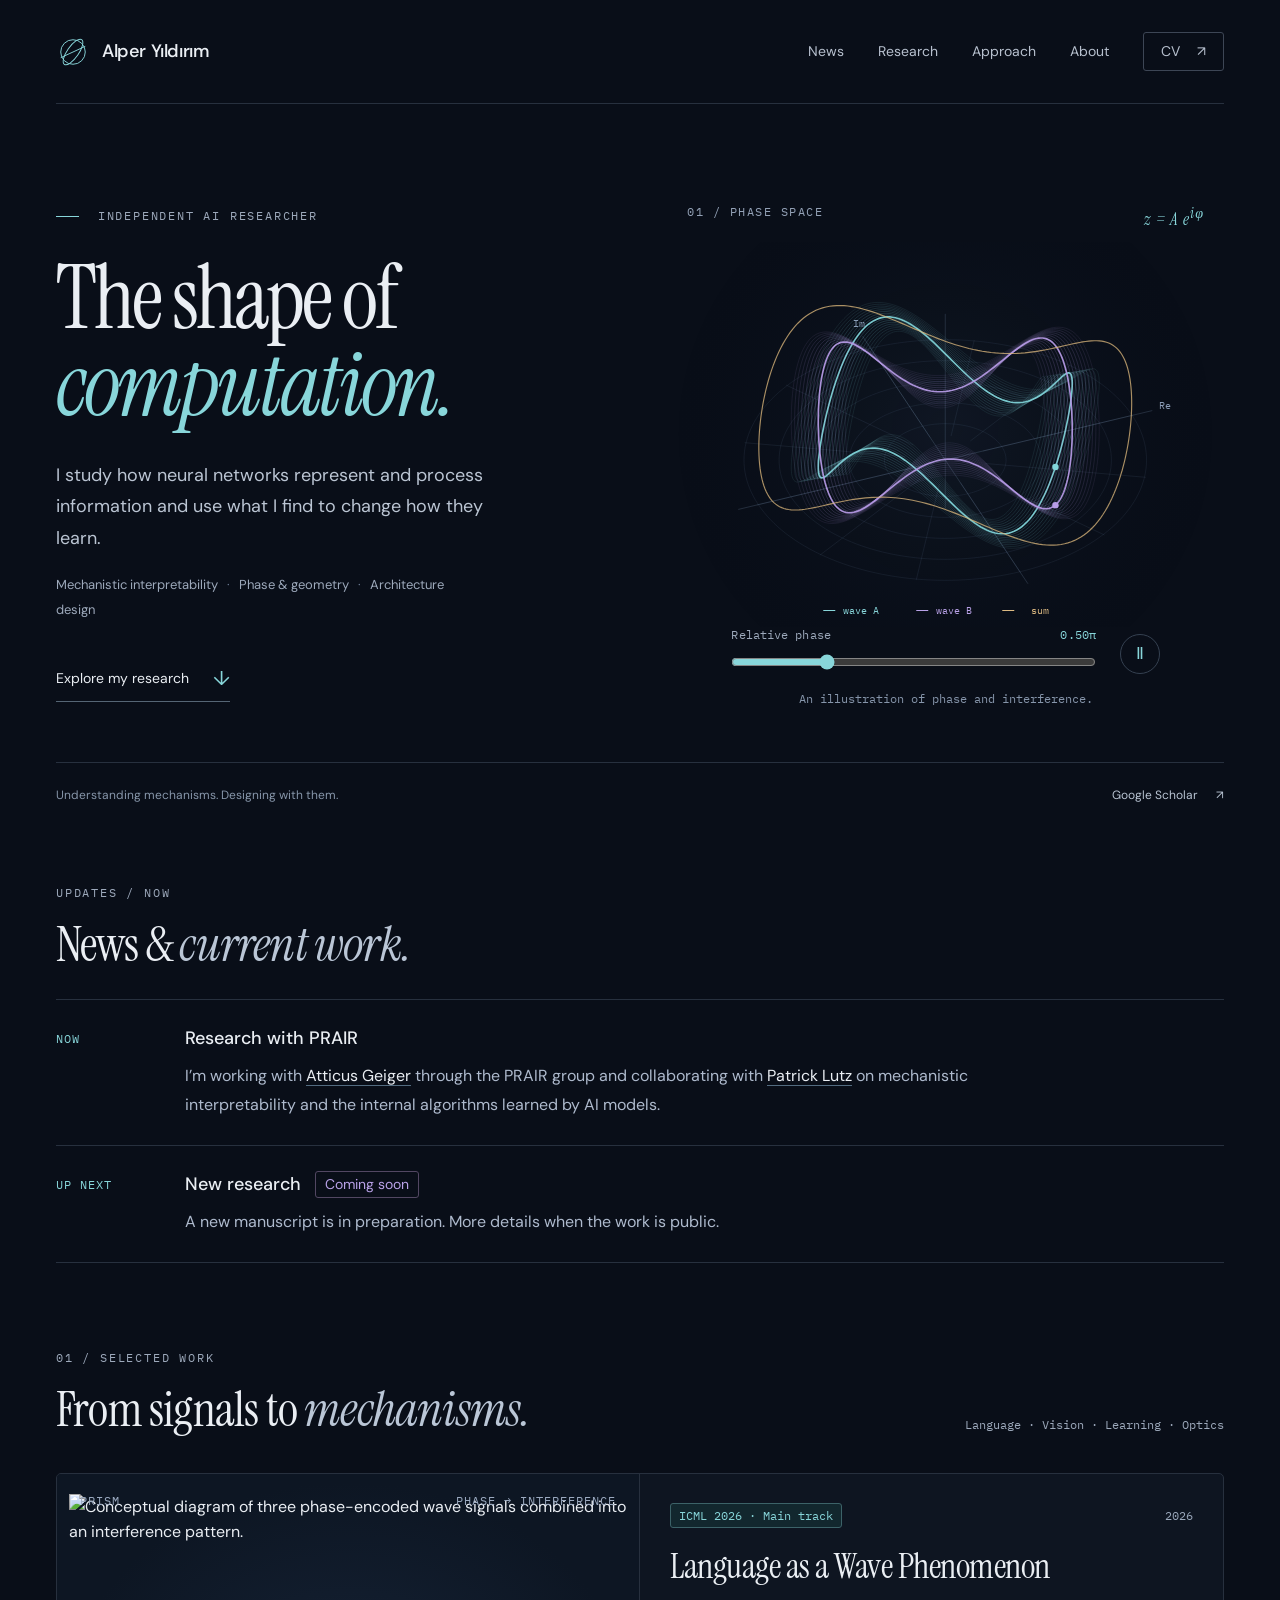
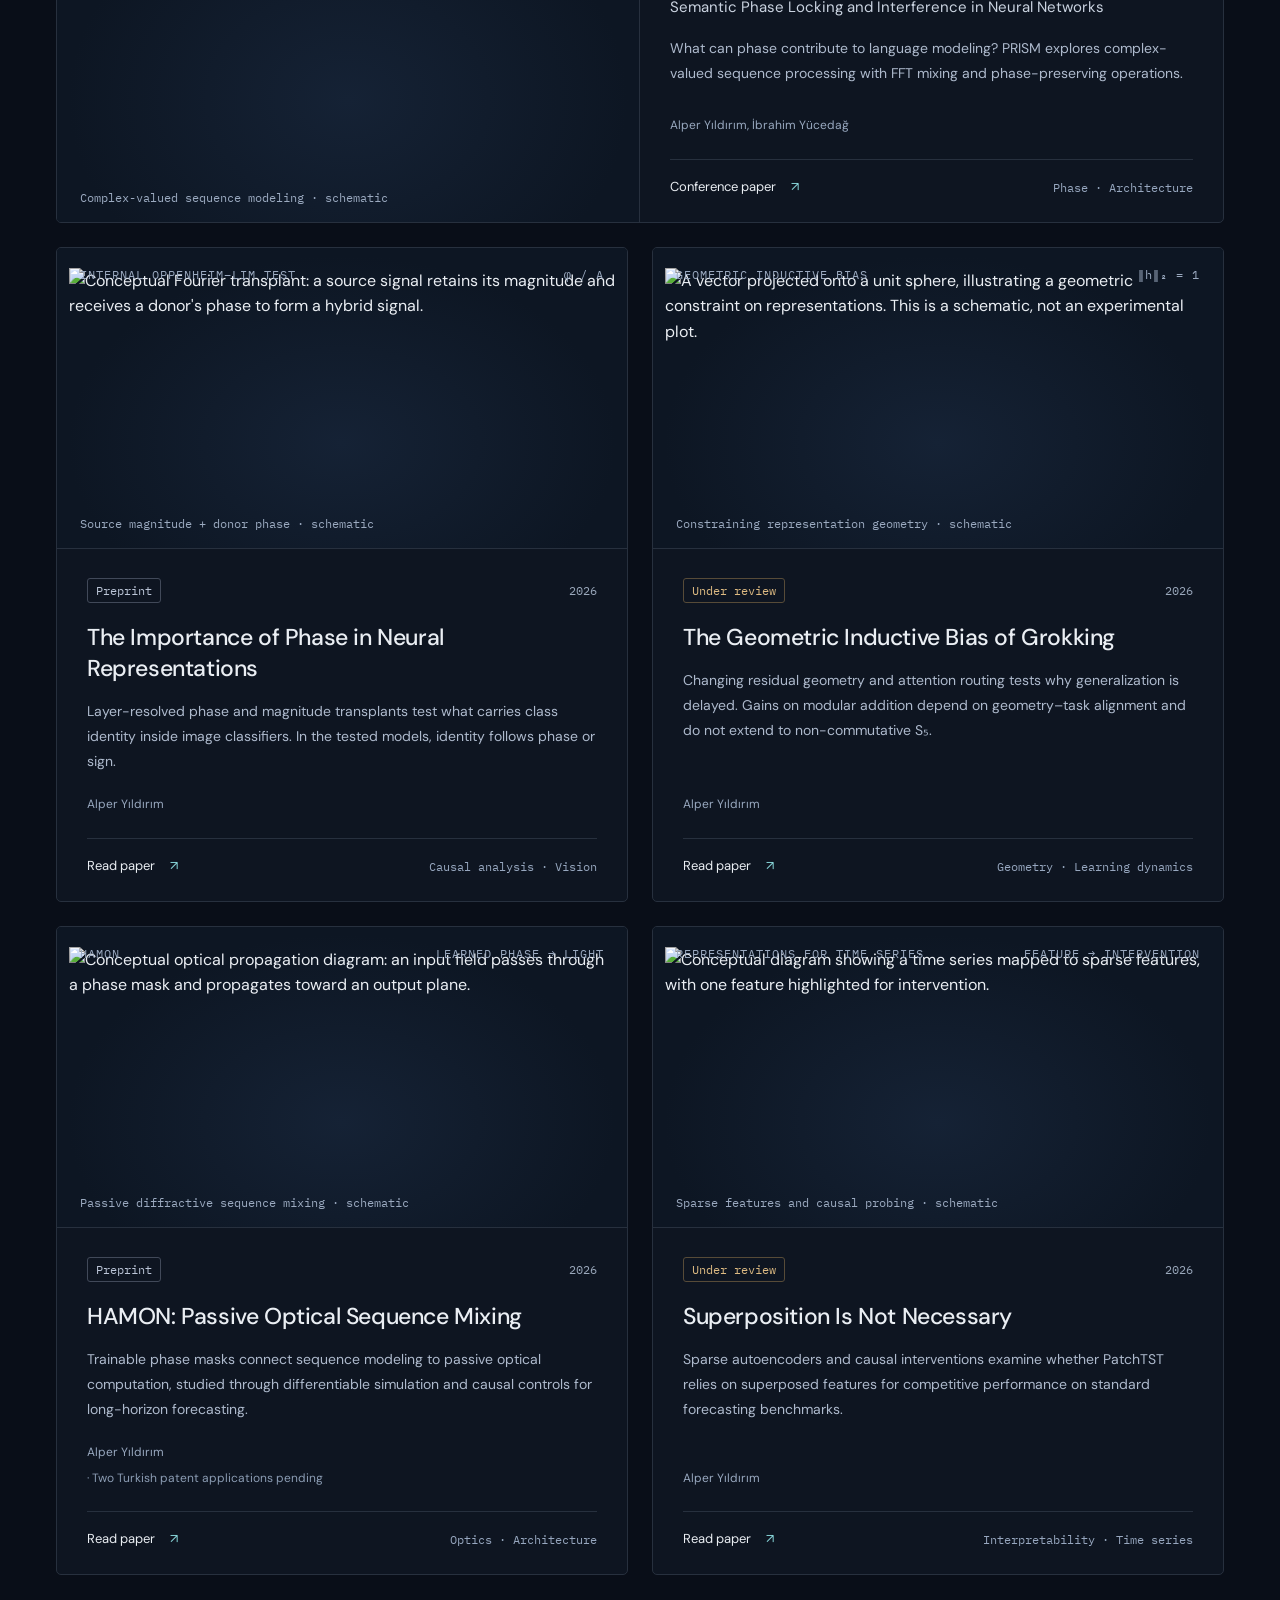
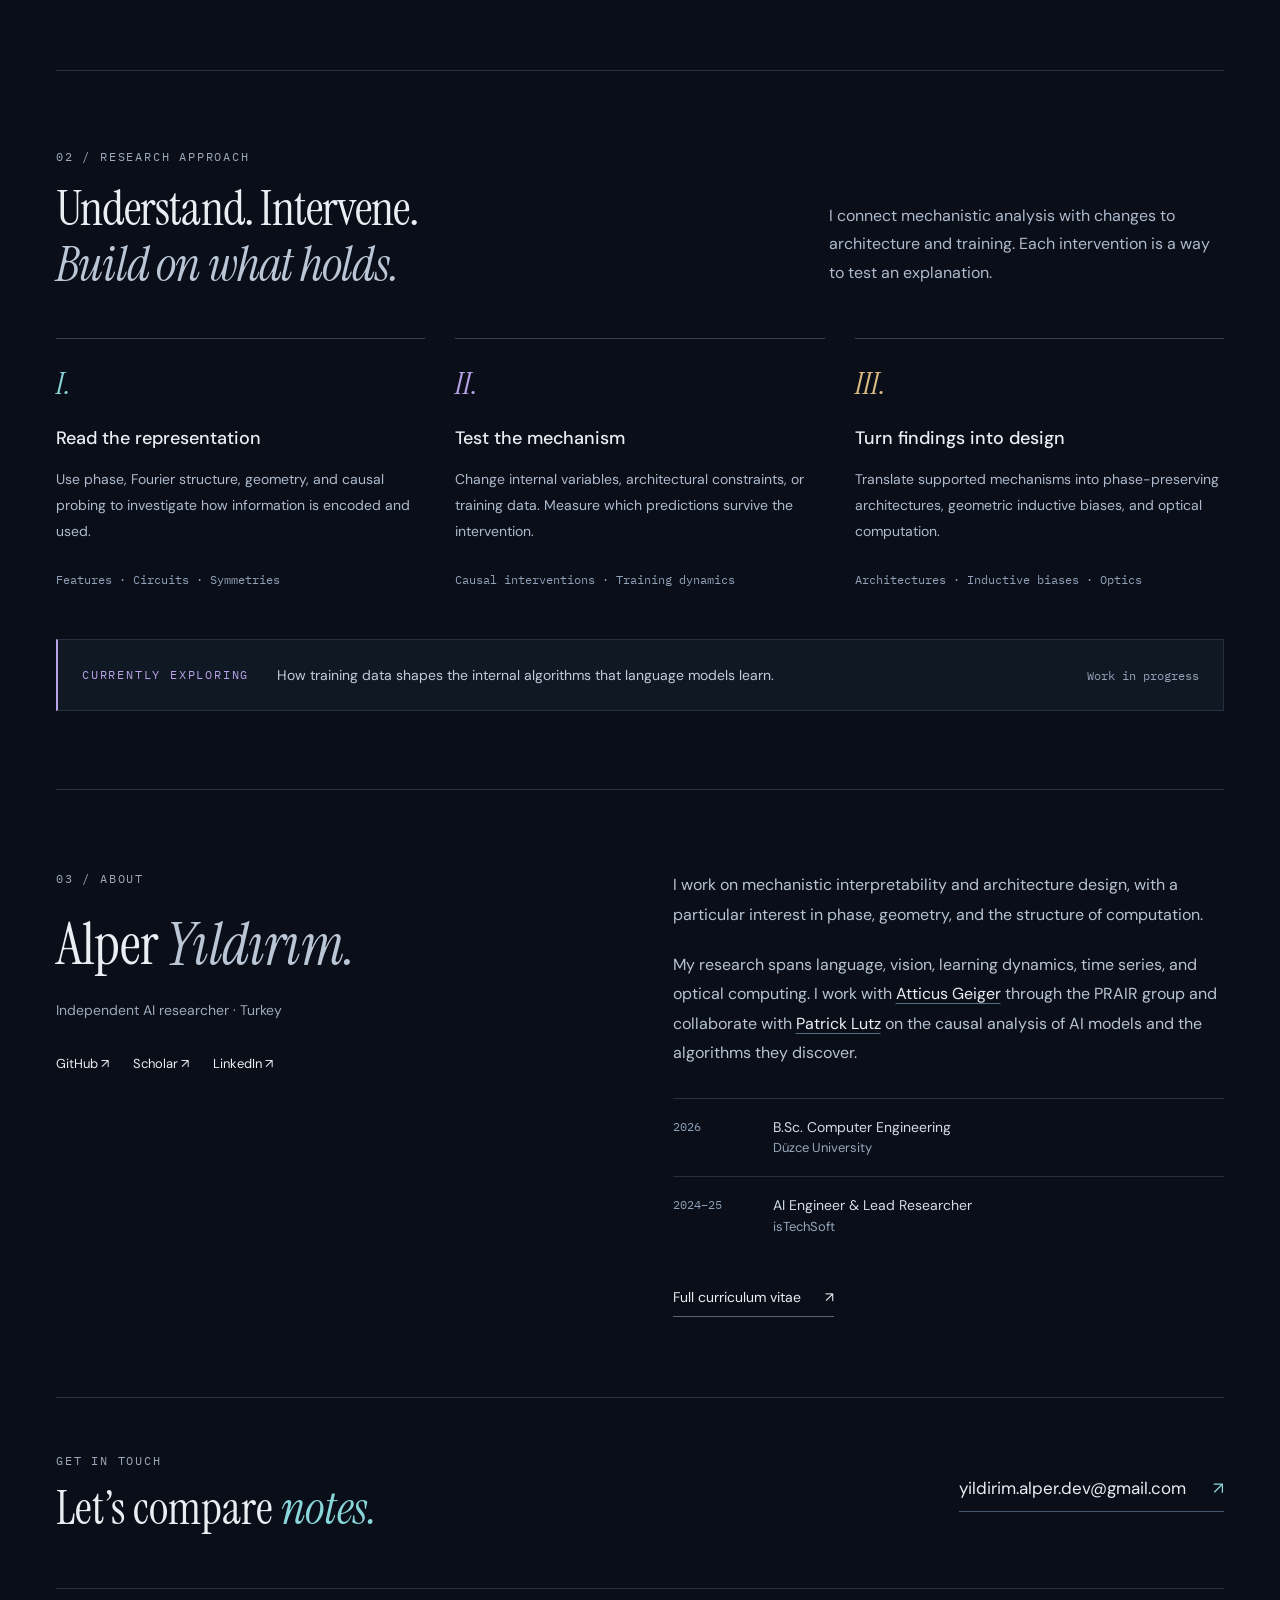
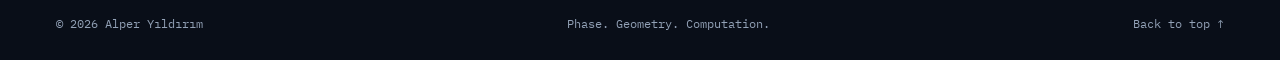
==== index.html @ 840ce006 "Update index.html" ====
<!doctype html>
<html lang="en">
<head>
  <meta charset="utf-8">
  <meta name="viewport" content="width=device-width, initial-scale=1">
  <meta name="theme-color" content="#090e18">
  <meta name="description" content="Alper Yıldırım studies neural representations through mechanistic interpretability, phase and geometry, and develops architectures informed by these mechanisms.">

  <title>Alper Yıldırım — Neural representations, phase & geometry</title>

  <link rel="icon" href="assets/favicon.svg" type="image/svg+xml">
  <link rel="stylesheet" href="style.css">
  <script defer src="script.js"></script>

  <style>
    /* Additional styles for News and collaborator links. */
    .news {
      padding-top: 56px;
      padding-bottom: 8px;
    }

    .news .section-heading {
      margin-bottom: 26px;
    }

    .news-list {
      border-top: 1px solid var(--line);
    }

    .news-item {
      display: grid;
      grid-template-columns: 105px minmax(0, 1fr);
      gap: 24px;
      padding: 25px 0;
      border-bottom: 1px solid var(--line);
    }

    .news-when {
      font: 12px/1.8 var(--mono);
      color: var(--cyan);
      text-transform: uppercase;
      letter-spacing: 1px;
      padding-top: 3px;
    }

    .news-copy h3 {
      display: flex;
      align-items: center;
      flex-wrap: wrap;
      gap: 14px;
      font-size: 18px;
      font-weight: 500;
      line-height: 1.5;
      margin: 0 0 9px;
    }

    .news-copy p {
      max-width: 860px;
      font-size: 16px;
      line-height: 1.85;
      color: #aebacd;
      margin: 0;
    }

    .news-copy a,
    .inline-link {
      color: var(--text);
      text-decoration: underline;
      text-decoration-color: #526b80;
      text-underline-offset: 4px;
    }

    .news-copy a:hover,
    .inline-link:hover {
      color: var(--cyan);
      text-decoration-color: var(--cyan);
    }

    .news-status {
      font: 14px/1.5 var(--sans);
      color: var(--purple);
      border: 1px solid #524762;
      border-radius: 3px;
      padding: 2px 9px;
    }

    @media (max-width: 760px) {
      .header {
        height: auto;
        min-height: 82px;
        flex-wrap: wrap;
        column-gap: 20px;
        row-gap: 12px;
        padding-block: 18px;
      }

      .header nav {
        flex-wrap: wrap;
        gap: 18px;
      }

      .news {
        padding-top: 36px;
      }

      .news-item {
        grid-template-columns: 1fr;
        gap: 8px;
        padding: 22px 0;
      }
    }
  </style>
</head>

<body>
  <a class="skip-link" href="#main">Skip to content</a>

  <header class="header shell">
    <a class="wordmark" href="#" aria-label="Alper Yıldırım, home">
      <svg viewBox="0 0 36 36" fill="none" aria-hidden="true">
        <circle cx="18" cy="18" r="13"/>
        <ellipse cx="18" cy="18" rx="6" ry="16"
                 transform="rotate(35 18 18)"/>
        <path d="M5 24 31 12"/>
      </svg>
      <span>Alper Yıldırım</span>
    </a>

    <nav aria-label="Main navigation">
      <a href="#news">News</a>
      <a href="#research">Research</a>
      <a href="#approach">Approach</a>
      <a href="#about">About</a>
      <a class="nav-cv"
         href="assets/Alper_Yildirim_CV.pdf"
         target="_blank"
         rel="noopener">
        CV <span aria-hidden="true">↗</span>
      </a>
    </nav>
  </header>

  <main id="main">
    <section class="hero shell" aria-labelledby="hero-title">
      <div class="hero-copy">
        <p class="eyebrow">
          <span class="small-line"></span>
          Independent AI researcher
        </p>

        <h1 id="hero-title">
          The shape of<br>
          <em>computation.</em>
        </h1>

        <p class="hero-description">
          I study how neural networks represent and process information and
          use what I find to change how they learn.
        </p>

        <p class="hero-fields">
          Mechanistic interpretability <span>·</span>
          Phase &amp; geometry <span>·</span>
          Architecture design
        </p>

        <a class="text-link hero-link" href="#research">
          Explore my research <span aria-hidden="true">↓</span>
        </a>
      </div>

      <figure class="phase-figure">
        <div class="figure-top">
          <span>01 / PHASE SPACE</span>
          <span class="math">z = A e<sup>iφ</sup></span>
        </div>

        <canvas
          id="phase-canvas"
          role="img"
          aria-label="A mathematical visualization of phase-shifted waves on a circular coordinate system. Adjust the phase slider to change their alignment.">
        </canvas>

        <figcaption>
          <div class="phase-control">
            <label for="phase">
              Relative phase
              <output id="phase-value" for="phase">0.50π</output>
            </label>
            <input
              id="phase"
              type="range"
              min="0"
              max="200"
              value="50"
              aria-valuetext="0.50 pi radians">
          </div>

          <button
            id="motion-toggle"
            class="motion-toggle"
            type="button"
            aria-pressed="false"
            aria-label="Pause phase animation">
            <span id="motion-symbol" aria-hidden="true">Ⅱ</span>
          </button>
        </figcaption>

        <p class="figure-note">
          An illustration of phase and interference.
        </p>
      </figure>

      <div class="hero-bottom">
        <span>Understanding mechanisms. Designing with them.</span>
        <a href="https://scholar.google.com/citations?user=yUMIBd4AAAAJ"
           target="_blank"
           rel="noopener">
          Google Scholar <span aria-hidden="true">↗</span>
        </a>
      </div>
    </section>

    <section id="news" class="news shell" aria-labelledby="news-title">
      <div class="section-heading">
        <div>
          <p class="eyebrow">Updates / Now</p>
          <h2 id="news-title">
            News &amp; <em>current work.</em>
          </h2>
        </div>
      </div>

      <div class="news-list">
        <article class="news-item">
          <span class="news-when">Now</span>
          <div class="news-copy">
            <h3>Research with PRAIR</h3>
            <p>
              I’m working with
              <a href="https://atticusg.github.io/"
                 target="_blank"
                 rel="noopener">Atticus Geiger</a>
              through the PRAIR group and collaborating with
              <a href="https://cs-people.bu.edu/plutz/"
                 target="_blank"
                 rel="noopener">Patrick Lutz</a>
              on mechanistic interpretability and the internal algorithms
              learned by AI models.
            </p>
          </div>
        </article>

        <article class="news-item">
          <span class="news-when">Up next</span>
          <div class="news-copy">
            <h3>
              New research
              <span class="news-status">Coming soon</span>
            </h3>
            <p>
              A new manuscript is in preparation. More details when the
              work is public.
            </p>
          </div>
        </article>
      </div>
    </section>

    <section id="research"
             class="research shell"
             aria-labelledby="research-title">
      <div class="section-heading">
        <div>
          <p class="eyebrow">01 / Selected work</p>
          <h2 id="research-title">
            From signals to <em>mechanisms.</em>
          </h2>
        </div>
        <span class="section-aside">
          Language · Vision · Learning · Optics
        </span>
      </div>

      <article class="paper featured">
        <div class="paper-visual prism-visual">
          <div class="visual-label">
            <span>PRISM</span>
            <span>PHASE → INTERFERENCE</span>
          </div>
          <img
            src="assets/prism.svg"
            alt="Conceptual diagram of three phase-encoded wave signals combined into an interference pattern."
            width="720"
            height="400">
          <span class="visual-caption">
            Complex-valued sequence modeling · schematic
          </span>
        </div>

        <div class="paper-body">
          <div class="paper-meta">
            <span class="badge accepted">ICML 2026 · Main track</span>
            <span class="paper-year">2026</span>
          </div>

          <h3>Language as a Wave Phenomenon</h3>
          <p class="paper-subtitle">
            Semantic Phase Locking and Interference in Neural Networks
          </p>
          <p>
            What can phase contribute to language modeling? PRISM explores
            complex-valued sequence processing with FFT mixing and
            phase-preserving operations.
          </p>
          <p class="authors">Alper Yıldırım, İbrahim Yücedağ</p>

          <div class="paper-links">
            <a href="https://icml.cc/virtual/2026/poster/61710"
               target="_blank"
               rel="noopener">
              Conference paper <span aria-hidden="true">↗</span>
            </a>
            <span class="topic">Phase · Architecture</span>
          </div>
        </div>
      </article>

      <div class="paper-grid">
        <article class="paper">
          <div class="paper-visual">
            <div class="visual-label">
              <span>INTERNAL OPPENHEIM–LIM TEST</span>
              <span>φ / A</span>
            </div>
            <img
              src="assets/phase.svg"
              alt="Conceptual Fourier transplant: a source signal retains its magnitude and receives a donor's phase to form a hybrid signal."
              width="720"
              height="400"
              loading="lazy">
            <span class="visual-caption">
              Source magnitude + donor phase · schematic
            </span>
          </div>

          <div class="paper-body">
            <div class="paper-meta">
              <span class="badge">Preprint</span>
              <span class="paper-year">2026</span>
            </div>

            <h3>The Importance of Phase in Neural Representations</h3>
            <p>
              Layer-resolved phase and magnitude transplants test what carries
              class identity inside image classifiers. In the tested models,
              identity follows phase or sign.
            </p>
            <p class="authors">Alper Yıldırım</p>

            <div class="paper-links">
              <a href="https://arxiv.org/abs/2606.17037"
                 target="_blank"
                 rel="noopener">
                Read paper <span aria-hidden="true">↗</span>
              </a>
              <span class="topic">Causal analysis · Vision</span>
            </div>
          </div>
        </article>

        <article class="paper">
          <div class="paper-visual">
            <div class="visual-label">
              <span>GEOMETRIC INDUCTIVE BIAS</span>
              <span>‖h‖₂ = 1</span>
            </div>
            <img
              src="assets/geometry.svg"
              alt="A vector projected onto a unit sphere, illustrating a geometric constraint on representations. This is a schematic, not an experimental plot."
              width="720"
              height="400"
              loading="lazy">
            <span class="visual-caption">
              Constraining representation geometry · schematic
            </span>
          </div>

          <div class="paper-body">
            <div class="paper-meta">
              <span class="badge review">Under review</span>
              <span class="paper-year">2026</span>
            </div>

            <h3>The Geometric Inductive Bias of Grokking</h3>
            <p>
              Changing residual geometry and attention routing tests why
              generalization is delayed. Gains on modular addition depend
              on geometry–task alignment and do not extend to
              non-commutative S₅.
            </p>
            <p class="authors">Alper Yıldırım</p>

            <div class="paper-links">
              <a href="https://arxiv.org/abs/2603.05228"
                 target="_blank"
                 rel="noopener">
                Read paper <span aria-hidden="true">↗</span>
              </a>
              <span class="topic">Geometry · Learning dynamics</span>
            </div>
          </div>
        </article>

        <article class="paper">
          <div class="paper-visual">
            <div class="visual-label">
              <span>HAMON</span>
              <span>LEARNED PHASE → LIGHT</span>
            </div>
            <img
              src="assets/optics.svg"
              alt="Conceptual optical propagation diagram: an input field passes through a phase mask and propagates toward an output plane."
              width="720"
              height="400"
              loading="lazy">
            <span class="visual-caption">
              Passive diffractive sequence mixing · schematic
            </span>
          </div>

          <div class="paper-body">
            <div class="paper-meta">
              <span class="badge">Preprint</span>
              <span class="paper-year">2026</span>
            </div>

            <h3>HAMON: Passive Optical Sequence Mixing</h3>
            <p>
              Trainable phase masks connect sequence modeling to passive
              optical computation, studied through differentiable simulation
              and causal controls for long-horizon forecasting.
            </p>
            <p class="authors">
              Alper Yıldırım
              <span>· Two Turkish patent applications pending</span>
            </p>

            <div class="paper-links">
              <a href="https://arxiv.org/abs/2606.17028"
                 target="_blank"
                 rel="noopener">
                Read paper <span aria-hidden="true">↗</span>
              </a>
              <span class="topic">Optics · Architecture</span>
            </div>
          </div>
        </article>

        <article class="paper">
          <div class="paper-visual">
            <div class="visual-label">
              <span>REPRESENTATIONS FOR TIME SERIES</span>
              <span>FEATURE → INTERVENTION</span>
            </div>
            <img
              src="assets/features.svg"
              alt="Conceptual diagram showing a time series mapped to sparse features, with one feature highlighted for intervention."
              width="720"
              height="400"
              loading="lazy">
            <span class="visual-caption">
              Sparse features and causal probing · schematic
            </span>
          </div>

          <div class="paper-body">
            <div class="paper-meta">
              <span class="badge review">Under review</span>
              <span class="paper-year">2026</span>
            </div>

            <h3>Superposition Is Not Necessary</h3>
            <p>
              Sparse autoencoders and causal interventions examine whether
              PatchTST relies on superposed features for competitive
              performance on standard forecasting benchmarks.
            </p>
            <p class="authors">Alper Yıldırım</p>

            <div class="paper-links">
              <a href="https://arxiv.org/abs/2605.05151"
                 target="_blank"
                 rel="noopener">
                Read paper <span aria-hidden="true">↗</span>
              </a>
              <span class="topic">Interpretability · Time series</span>
            </div>
          </div>
        </article>
      </div>
    </section>

    <section id="approach"
             class="approach shell"
             aria-labelledby="approach-title">
      <div class="section-heading">
        <div>
          <p class="eyebrow">02 / Research approach</p>
          <h2 id="approach-title">
            Understand. Intervene.<br>
            <em>Build on what holds.</em>
          </h2>
        </div>
        <p class="approach-intro">
          I connect mechanistic analysis with changes to architecture and
          training. Each intervention is a way to test an explanation.
        </p>
      </div>

      <div class="approach-grid">
        <div>
          <span class="approach-number">I.</span>
          <h3>Read the representation</h3>
          <p>
            Use phase, Fourier structure, geometry, and causal probing to
            investigate how information is encoded and used.
          </p>
          <span class="approach-foot">Features · Circuits · Symmetries</span>
        </div>

        <div>
          <span class="approach-number">II.</span>
          <h3>Test the mechanism</h3>
          <p>
            Change internal variables, architectural constraints, or training
            data. Measure which predictions survive the intervention.
          </p>
          <span class="approach-foot">
            Causal interventions · Training dynamics
          </span>
        </div>

        <div>
          <span class="approach-number">III.</span>
          <h3>Turn findings into design</h3>
          <p>
            Translate supported mechanisms into phase-preserving architectures,
            geometric inductive biases, and optical computation.
          </p>
          <span class="approach-foot">
            Architectures · Inductive biases · Optics
          </span>
        </div>
      </div>

      <div class="ongoing">
        <span class="eyebrow">Currently exploring</span>
        <p>
          How training data shapes the internal algorithms that language
          models learn.
        </p>
        <span class="ongoing-status">Work in progress</span>
      </div>
    </section>

    <section id="about" class="about shell" aria-labelledby="about-title">
      <div>
        <p class="eyebrow">03 / About</p>
        <h2 id="about-title">Alper <em>Yıldırım.</em></h2>
        <p class="about-location">Independent AI researcher · Turkey</p>

        <div class="social-links">
          <a href="https://github.com/AlperYildirim1"
             target="_blank"
             rel="noopener">GitHub ↗</a>
          <a href="https://scholar.google.com/citations?user=yUMIBd4AAAAJ"
             target="_blank"
             rel="noopener">Scholar ↗</a>
          <a href="https://www.linkedin.com/in/alper-yildirim-8b6b6a228/"
             target="_blank"
             rel="noopener">LinkedIn ↗</a>
        </div>
      </div>

      <div class="about-copy">
        <p>
          I work on mechanistic interpretability and architecture design,
          with a particular interest in phase, geometry, and the structure
          of computation.
        </p>
        <p>
          My research spans language, vision, learning dynamics, time series,
          and optical computing. I work with
          <a class="inline-link"
             href="https://atticusg.github.io/"
             target="_blank"
             rel="noopener">Atticus Geiger</a>
          through the PRAIR group and collaborate with
          <a class="inline-link"
             href="https://cs-people.bu.edu/plutz/"
             target="_blank"
             rel="noopener">Patrick Lutz</a>
          on the causal analysis of AI models and the algorithms they discover.
        </p>

        <div class="experience">
          <div>
            <span>2026</span>
            <p>
              B.Sc. Computer Engineering
              <small>Düzce University</small>
            </p>
          </div>
          <div>
            <span>2024–25</span>
            <p>
              AI Engineer &amp; Lead Researcher
              <small>isTechSoft</small>
            </p>
          </div>
        </div>

        <a class="text-link"
           href="assets/Alper_Yildirim_CV.pdf"
           target="_blank"
           rel="noopener">
          Full curriculum vitae <span aria-hidden="true">↗</span>
        </a>
      </div>
    </section>

    <section class="contact shell" aria-label="Contact">
      <div>
        <p class="eyebrow">Get in touch</p>
        <p>Let’s compare <em>notes.</em></p>
      </div>
      <a href="mailto:yildirim.alper.dev@gmail.com">
        yildirim.alper.dev@gmail.com <span aria-hidden="true">↗</span>
      </a>
    </section>
  </main>

  <footer class="footer shell">
    <span>© 2026 Alper Yıldırım</span>
    <span>Phase. Geometry. Computation.</span>
    <a href="#">Back to top ↑</a>
  </footer>
</body>
</html>
---- style.css ----
@import url('https://fonts.googleapis.com/css2?family=DM+Sans:wght@400;450;500;550;600;650;700&family=IBM+Plex+Mono:wght@400;500&family=Instrument+Serif:ital@0;1&display=swap');

:root{color-scheme:dark;--bg:#090e18;--panel:#0e1521;--text:#eaeef3;--muted:#9da9bb;--line:#27303e;--cyan:#88d6da;--purple:#b9a2e8;--amber:#ddba82;--serif:'Instrument Serif',Georgia,serif;--sans:'DM Sans',Arial,sans-serif;--mono:'IBM Plex Mono',monospace}
*{box-sizing:border-box}html{scroll-behavior:smooth;scroll-padding-top:30px}body{margin:0;background:var(--bg);color:var(--text);font-family:var(--sans);font-size:16px;line-height:1.6;-webkit-font-smoothing:antialiased}a{color:inherit;text-decoration:none}a,button,input{ -webkit-tap-highlight-color:transparent}a:focus-visible,button:focus-visible,input:focus-visible{outline:2px solid var(--cyan);outline-offset:6px}a:hover{color:var(--cyan)}button{font:inherit}button,a,input{touch-action:manipulation}::selection{background:#88d6da40;color:#fff}.shell{width:min(1280px,calc(100% - 112px));margin-inline:auto}.header{height:104px;display:flex;align-items:center;justify-content:space-between;border-bottom:1px solid var(--line)}.wordmark{display:flex;align-items:center;gap:12px;font-size:18px;font-weight:550;letter-spacing:-.4px}.wordmark svg{width:34px;height:34px;stroke:var(--cyan);stroke-width:1}.header nav{display:flex;align-items:center;gap:34px;font-size:14px;color:#b7c0ce}.nav-cv{border:1px solid #3d4655;padding:7px 17px;border-radius:3px}.nav-cv span{margin-left:13px}.skip-link{position:fixed;top:-80px;left:20px;z-index:9;padding:12px;background:var(--cyan);color:var(--bg)}.skip-link:focus{top:10px}.eyebrow{font:400 12px/1.5 var(--mono);letter-spacing:1.8px;text-transform:uppercase;color:var(--muted);margin:0 0 24px}.small-line{display:inline-block;vertical-align:middle;width:23px;height:1px;background:var(--cyan);margin-right:10px}.hero{position:relative;display:grid;grid-template-columns:1.07fr 1fr;column-gap:16px;padding-top:76px}.hero-copy{position:relative;z-index:1;padding-top:27px;padding-bottom:60px}.hero h1{font:400 clamp(66px,6.9vw,104px)/.99 var(--serif);letter-spacing:-3px;margin:30px 0}.hero h1 em{color:var(--cyan);font-weight:400}.hero-description{max-width:440px;color:#bbc5d3;font-size:18px;line-height:1.75;margin:29px 0 19px}.hero-fields{max-width:425px;font-size:13px;color:var(--muted);line-height:1.9}.hero-fields span{color:#6b7b92;margin-inline:6px}.text-link{display:inline-flex;align-items:center;gap:24px;border-bottom:1px solid #556574;padding-bottom:7px;font-size:14px}.hero-link{margin-top:26px}.hero-link span{color:var(--cyan);font-size:20px}.phase-figure{margin:0;align-self:start;min-width:0;position:relative;padding-top:24px}.figure-top{display:flex;justify-content:space-between;color:#93a1b6;font:12px var(--mono);letter-spacing:1.5px;padding-inline:20px}.figure-top .math{font:italic 17px var(--serif);letter-spacing:1px;color:var(--cyan)}#phase-canvas{display:block;width:100%;height:385px;margin-top:12px}.phase-figure figcaption{display:flex;gap:24px;align-items:center;width:77%;margin:0 auto}.phase-control{flex:1}.phase-control label{display:flex;justify-content:space-between;font:12px var(--mono);color:var(--muted);letter-spacing:.1px}.phase-control output{color:var(--cyan)}input[type=range]{width:100%;height:24px;cursor:pointer;accent-color:var(--cyan);margin:8px 0 0;background:transparent}.motion-toggle{border:1px solid #354151;color:var(--cyan);background:transparent;min-width:40px;height:40px;border-radius:50%;cursor:pointer}.motion-toggle:hover{background:#88d6da12}.figure-note{font:12px var(--mono);color:#8695aa;text-align:center;margin-top:10px}.hero-bottom{grid-column:1/-1;display:flex;justify-content:space-between;border-top:1px solid var(--line);padding:23px 0;color:#8796aa;font-size:12px}.hero-bottom a{color:#b9c4d3}.hero-bottom a span{margin-left:15px}.research{padding-top:78px;padding-bottom:95px}.section-heading{display:flex;align-items:flex-end;justify-content:space-between;gap:40px;margin-bottom:35px}.section-heading .eyebrow{margin-bottom:15px}h2{font:400 clamp(36px,3.8vw,52px)/1.15 var(--serif);letter-spacing:-.8px;margin:0}h2 em{font-weight:400;color:#bac6d6}.section-aside{font:12px var(--mono);color:var(--muted);padding-bottom:6px;white-space:nowrap}.paper{background:var(--panel);border:1px solid var(--line);overflow:hidden;border-radius:5px;display:flex;flex-direction:column;transition:border-color .2s}.paper:hover{border-color:#4e637b}.featured{display:grid;grid-template-columns:1fr 1fr;min-height:350px;margin-bottom:24px}.paper-visual{position:relative;background:radial-gradient(ellipse at 50% 65%,#152235 0%,#0d1623 68%);border-bottom:1px solid var(--line);overflow:hidden}.paper-visual img{display:block;width:100%;height:auto;aspect-ratio:1.9;object-fit:contain;padding:20px 12px}.visual-label{position:absolute;top:19px;left:23px;right:23px;display:flex;justify-content:space-between;gap:15px;font:12px var(--mono);letter-spacing:1px;color:#9baac0;z-index:1}.visual-caption{position:absolute;bottom:17px;left:23px;font:12px var(--mono);color:#9baac0}.featured .paper-visual{display:flex;align-items:center;border-bottom:none;border-right:1px solid var(--line)}.featured .paper-visual img{height:100%;min-height:320px}.paper-body{padding:29px 30px 24px;display:flex;flex-direction:column;flex:1}.paper-meta{display:flex;justify-content:space-between;align-items:center;gap:12px;margin-bottom:19px}.badge{font:12px var(--mono);color:#bbc5d7;border:1px solid #414959;border-radius:3px;padding:4px 8px}.badge.accepted{color:var(--cyan);border-color:#3c6268;background:#12272e}.badge.review{color:var(--amber);border-color:#574b38}.paper-year{font:12px var(--mono);color:#9aa8bb}.paper h3{font-weight:500;letter-spacing:-.4px;font-size:23px;line-height:1.35;margin:0 0 15px}.featured h3{font:400 35px/1.13 var(--serif);letter-spacing:-.5px;margin-bottom:10px}.paper p{font-size:14px;line-height:1.8;color:#aebacd;margin:0 0 20px}.paper .paper-subtitle{color:#cad3e0;line-height:1.5;margin-bottom:17px;font-size:15px}.paper .authors{font-size:12px;color:#98a8bf;margin-top:auto;margin-bottom:22px}.authors span{display:block;color:#8b9cb3;margin-top:4px}.paper-links{display:flex;align-items:center;justify-content:space-between;gap:12px;border-top:1px solid var(--line);padding-top:17px}.paper-links a{font-size:13px}.paper-links a span{margin-left:12px;color:var(--cyan)}.topic{font:12px var(--mono);color:#97a7bf;text-align:right}.paper-grid{display:grid;grid-template-columns:1fr 1fr;gap:24px}.approach{border-top:1px solid var(--line);padding-top:77px;padding-bottom:78px}.approach-intro{max-width:395px;color:#aebacd;font-size:16px;line-height:1.8;margin:0 0 5px}.approach .section-heading{margin-bottom:45px}.approach-grid{display:grid;grid-template-columns:repeat(3,1fr);gap:30px}.approach-grid>div{border-top:1px solid #354355;padding-top:24px;display:flex;flex-direction:column}.approach-number{font:italic 31px var(--serif);color:var(--cyan);margin-bottom:20px}.approach-grid>div:nth-child(2) .approach-number{color:var(--purple)}.approach-grid>div:nth-child(3) .approach-number{color:var(--amber)}.approach-grid h3{font-size:18px;font-weight:500;margin:0 0 14px}.approach-grid p{font-size:14px;line-height:1.85;color:#aebacd;margin:0 0 25px}.approach-foot{font:12px/1.8 var(--mono);color:#91a1b9;margin-top:auto}.ongoing{display:flex;align-items:center;gap:28px;margin-top:48px;background:#101824;border:1px solid var(--line);border-left:2px solid var(--purple);padding:24px}.ongoing .eyebrow{font-size:12px;margin:0;white-space:nowrap;color:var(--purple)}.ongoing p{font-size:14px;color:#c1cbd9;margin:0;flex:1}.ongoing-status{font:12px var(--mono);white-space:nowrap;color:#92a3b9}.about{border-top:1px solid var(--line);padding-block:80px;display:grid;grid-template-columns:1fr 1fr;gap:65px}.about h2{font-size:58px;margin-top:20px}.about-location{color:var(--muted);font-size:14px;margin-top:20px}.social-links{display:flex;gap:24px;margin-top:32px;font-size:13px}.about-copy>p{color:#b7c3d3;font-size:16px;line-height:1.85;margin:0 0 20px}.experience{margin-block:30px}.experience>div{display:flex;gap:30px;border-top:1px solid var(--line);padding:17px 0}.experience>div>span{min-width:70px;color:#8ea0b8;font:12px/1.8 var(--mono)}.experience p{margin:0;color:#d3dce9;font-size:14px;line-height:1.6}.experience small{display:block;font-size:13px;color:#98a8be}.contact{border-top:1px solid var(--line);padding-block:54px;display:flex;align-items:center;justify-content:space-between;gap:25px}.contact .eyebrow{margin-bottom:13px}.contact p:not(.eyebrow){font:400 47px/1.1 var(--serif);margin:0}.contact em{color:var(--cyan)}.contact>a{font-size:17px;border-bottom:1px solid #44566b;padding-bottom:9px}.contact>a span{color:var(--cyan);margin-left:22px}.footer{border-top:1px solid var(--line);padding-block:25px;display:flex;justify-content:space-between;gap:20px;color:#92a1b6;font:12px/1.7 var(--mono)}
@media(min-width:1500px){.hero{padding-top:90px}.hero-copy{padding-bottom:75px}#phase-canvas{height:435px}}
@media(max-width:1100px){.shell{width:calc(100% - 64px)}.hero h1{font-size:76px}.hero-description{font-size:16px}.hero{grid-template-columns:1fr 1fr;padding-top:45px}#phase-canvas{height:335px}.section-aside{display:none}.paper-body{padding:25px}.topic{font-size:12px;max-width:145px}.visual-label{font-size:9px}.ongoing{gap:20px}.ongoing-status{display:none}}
@media(max-width:760px){.shell{width:calc(100% - 40px)}.header{height:82px}.wordmark{font-size:16px;gap:8px}.wordmark svg{width:29px}.header nav{gap:18px;font-size:13px}.header nav a[href="#approach"]{display:none}.nav-cv{padding:4px 10px}.nav-cv span{margin-left:6px}.hero{grid-template-columns:1fr;padding-top:40px}.hero-copy{padding-top:0;padding-bottom:15px}.hero h1{font-size:clamp(66px,11.6vw,84px);margin-top:20px}.hero-description{max-width:500px;font-size:17px}.hero-fields{max-width:450px}.hero-link{margin-top:16px}.phase-figure{width:min(100%,510px);margin:25px auto 20px}.figure-top{padding-inline:8px}#phase-canvas{height:320px}.hero-bottom{font-size:12px;gap:20px}.hero-bottom>span{max-width:180px}.hero-bottom>a{align-self:center;white-space:nowrap}.research{padding-top:45px;padding-bottom:55px}.section-heading{margin-bottom:27px}.featured{grid-template-columns:1fr}.featured .paper-visual{border-right:0;border-bottom:1px solid var(--line)}.featured .paper-visual img{min-height:0;height:auto;aspect-ratio:1.9}.paper-grid{gap:20px}.paper-body{padding:22px}.paper h3{font-size:21px}.featured h3{font-size:32px}.paper-grid{grid-template-columns:1fr}.paper p{font-size:15px}.paper-visual img{max-height:330px}.topic{font-size:12px;max-width:none}.visual-label{font-size:10px}.paper .authors{font-size:13px}.paper-links a{font-size:14px}.section-heading{align-items:flex-start;flex-direction:column;gap:20px}.approach{padding-block:50px}.approach-intro{max-width:none}.approach-grid{grid-template-columns:1fr;gap:25px}.approach-grid>div{padding-top:20px}.approach-number{margin-bottom:12px}.approach-grid p{font-size:15px;margin-bottom:14px}.approach-foot{font-size:11px}.ongoing{flex-direction:column;align-items:flex-start;gap:12px;margin-top:35px}.ongoing p{font-size:15px}.about{grid-template-columns:1fr;gap:35px;padding-block:50px}.about h2{font-size:51px}.social-links{margin-top:23px}.contact{align-items:flex-start;flex-direction:column;padding-block:35px;gap:30px}.contact p:not(.eyebrow){font-size:42px}.contact>a{font-size:clamp(13px,3.8vw,17px)}.footer{flex-wrap:wrap;font-size:10px}.footer>span:nth-child(2){display:none}.eyebrow{font-size:11px}}
@media(max-width:390px){.header nav{gap:12px}.header nav a[href="#about"]{display:none}.hero h1{font-size:63px;letter-spacing:-2px}.topic{max-width:120px;font-size:9px}.visual-label{font-size:9px}.contact>a span{margin-left:10px}}
@media(prefers-reduced-motion:reduce){html{scroll-behavior:auto}*{transition:none!important}}
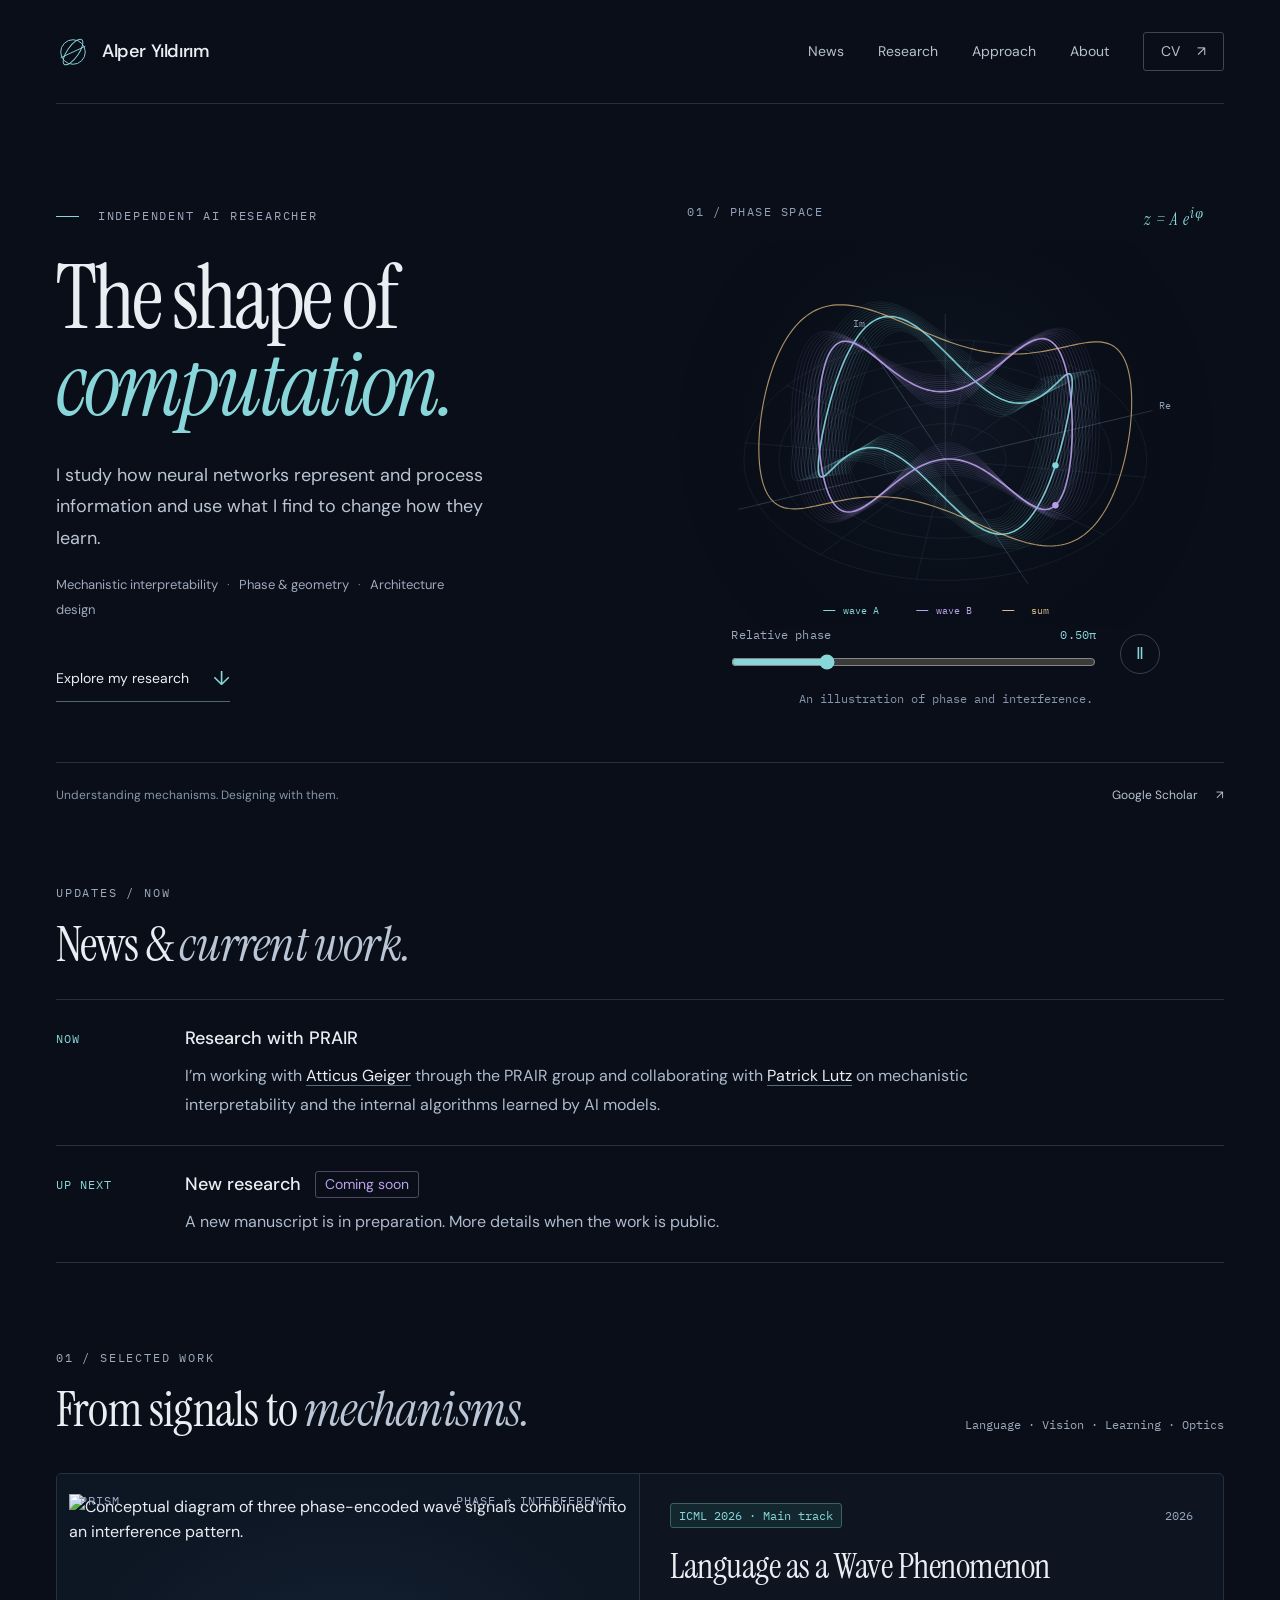
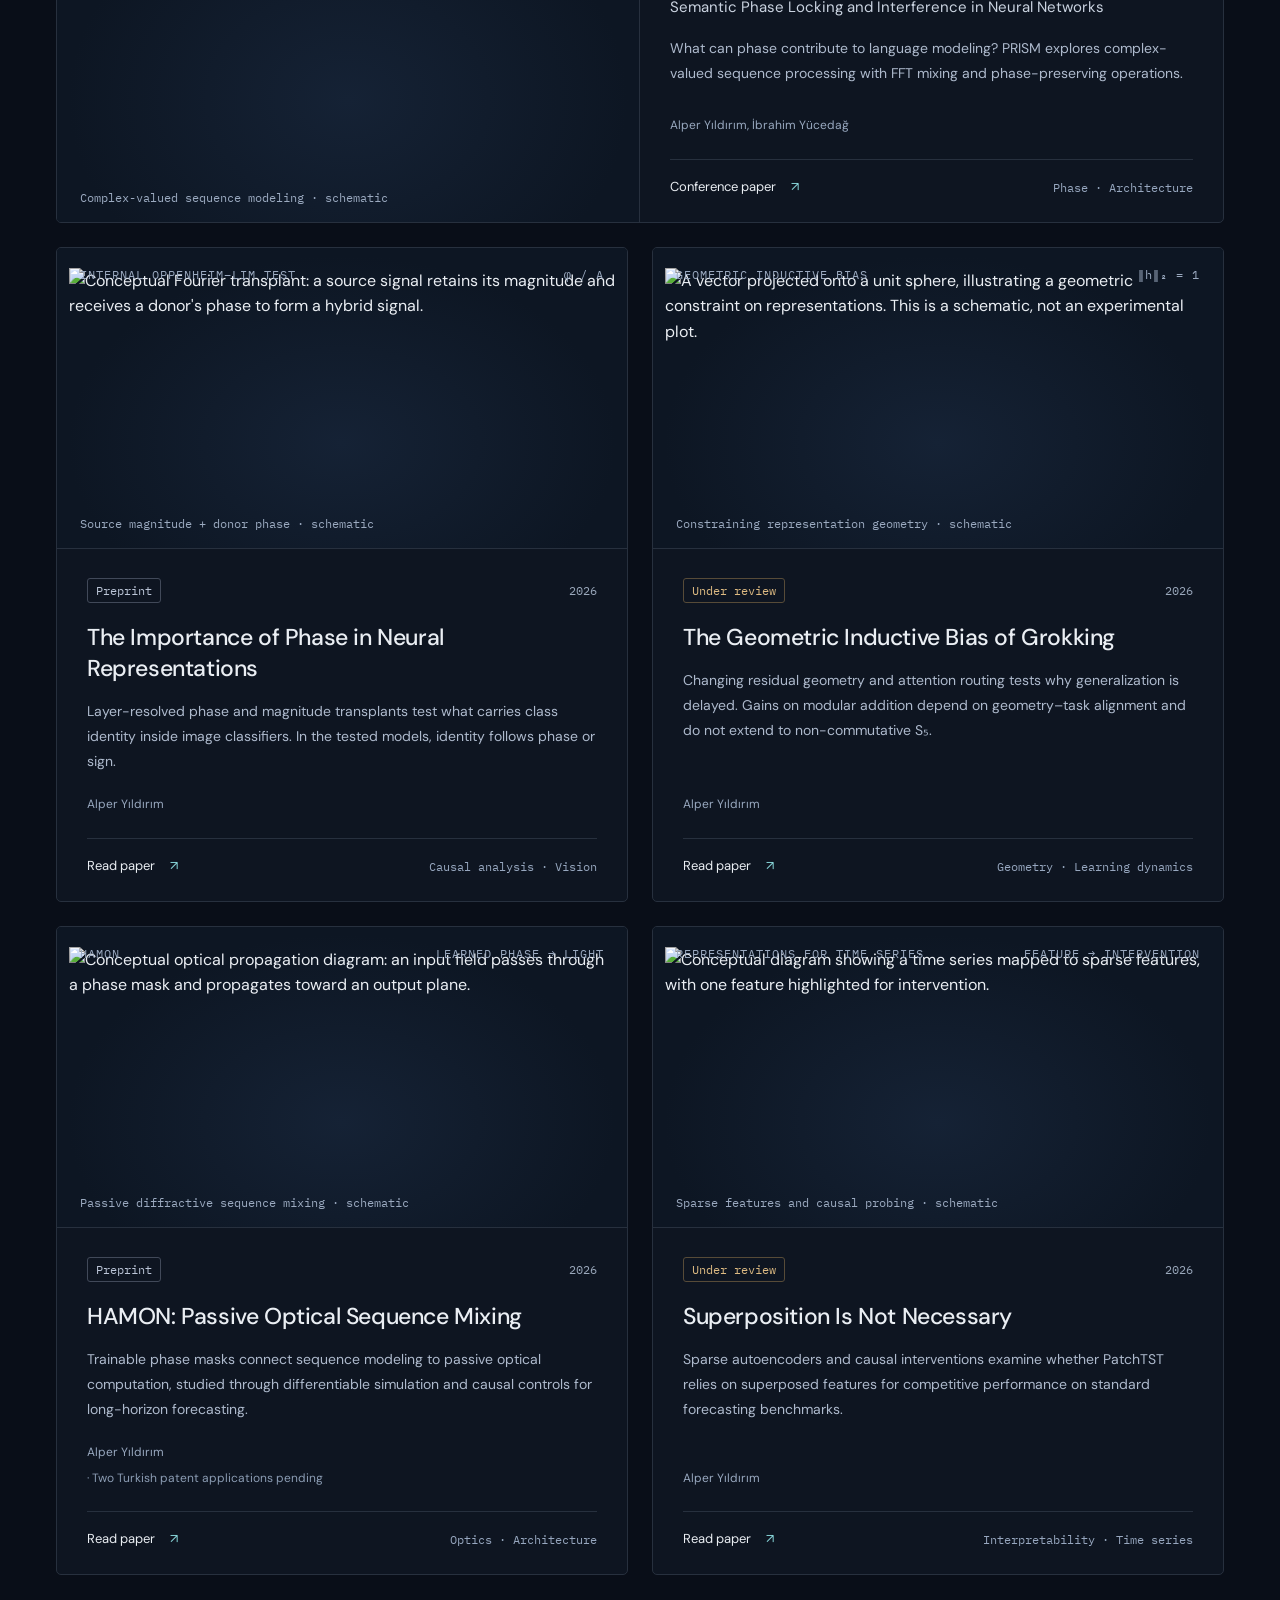
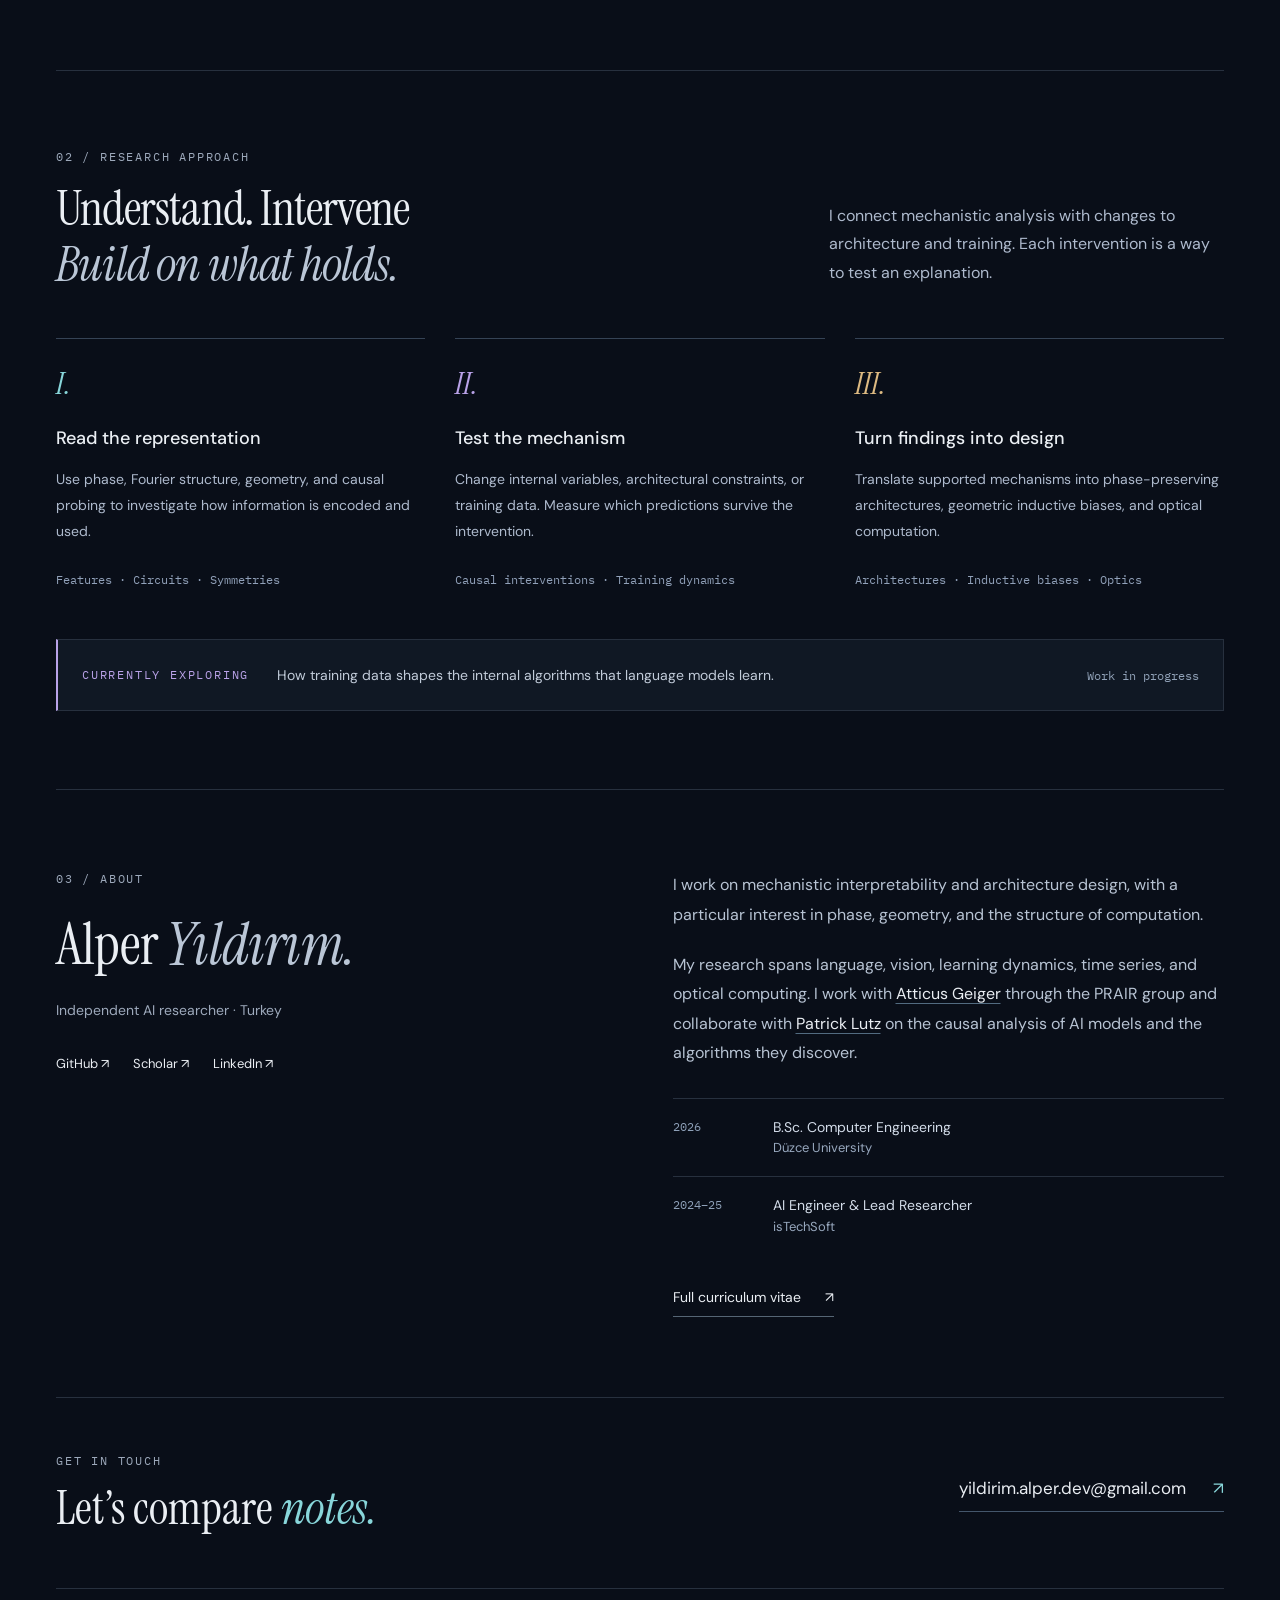
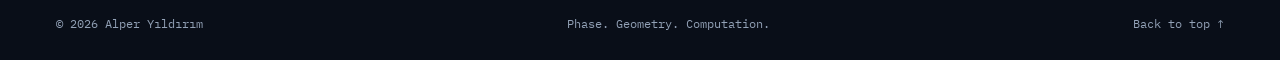
==== commit 0968c8d3: "Update index.html" ====
--- a/index.html
+++ b/index.html
@@ -508,7 +508,7 @@
         <div>
           <p class="eyebrow">02 / Research approach</p>
           <h2 id="approach-title">
-            Understand. Intervene.<br>
+            Understand. Intervene<br>
             <em>Build on what holds.</em>
           </h2>
         </div>
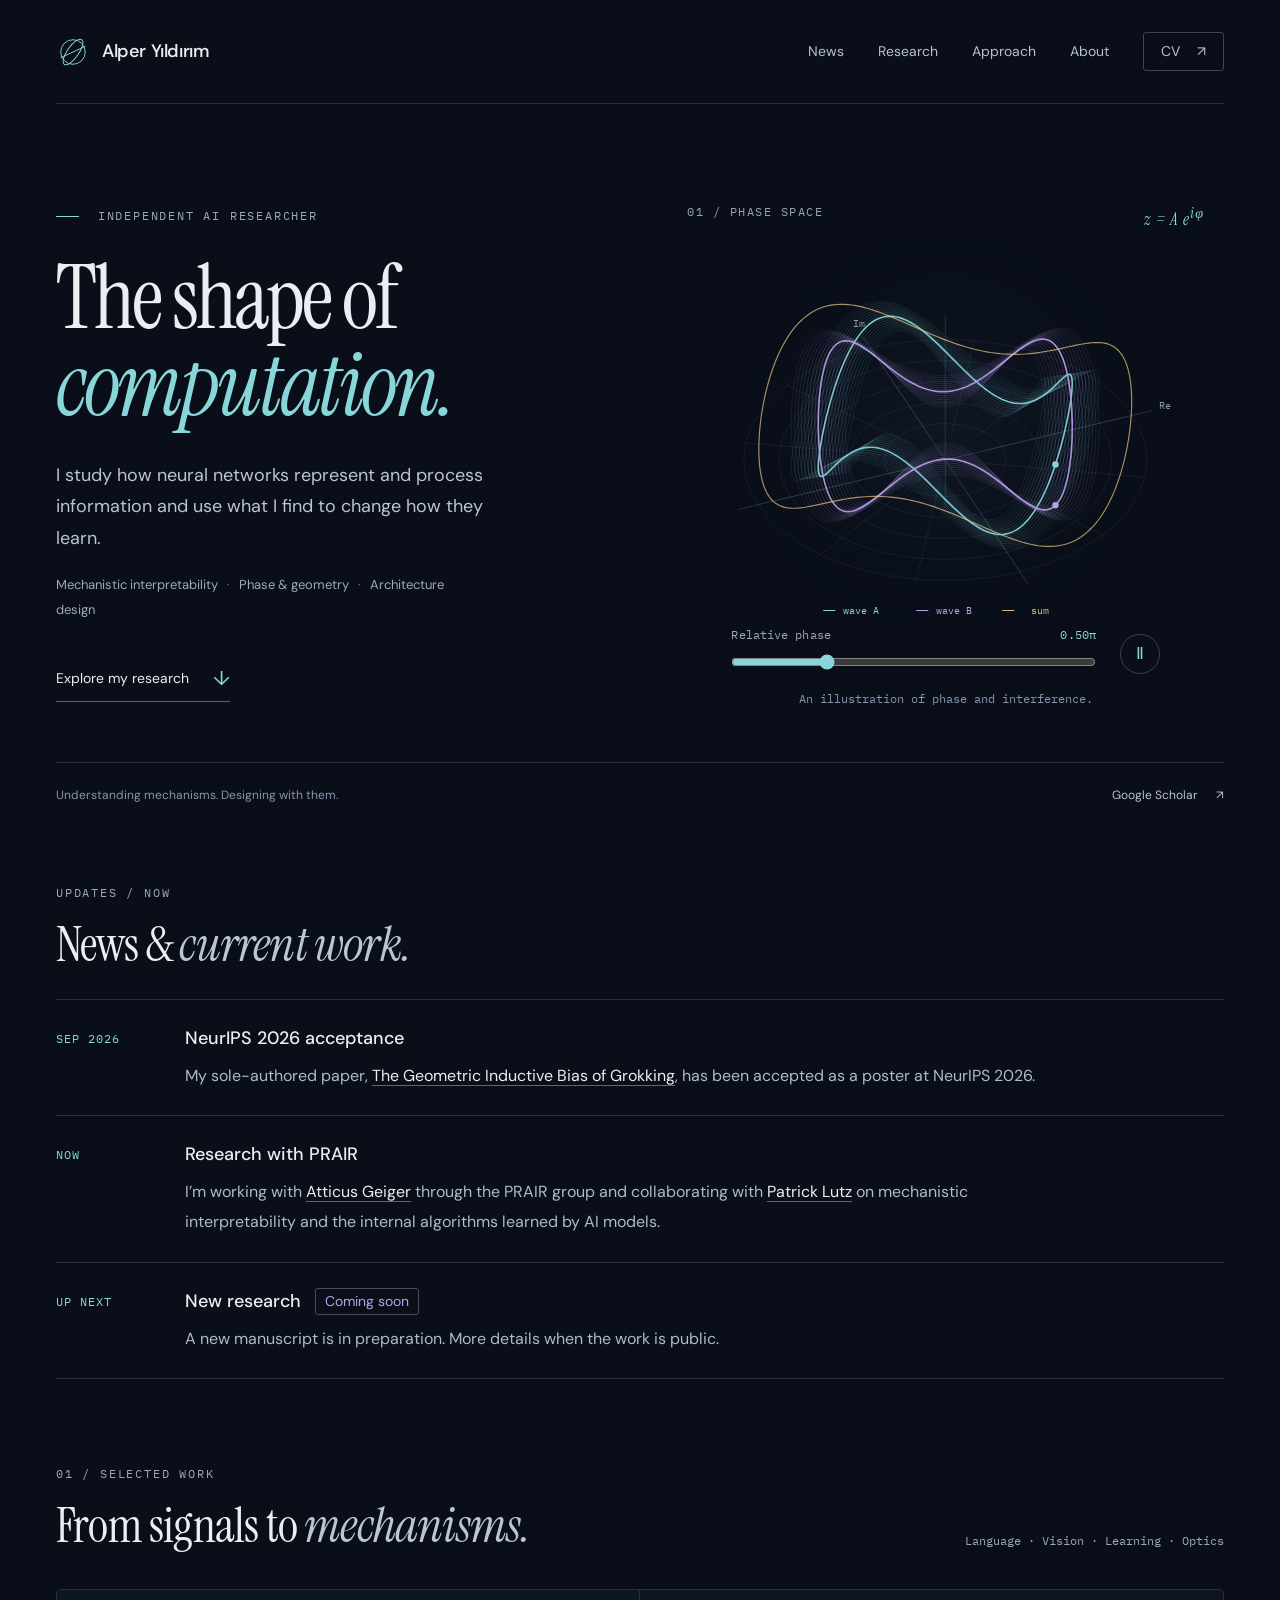
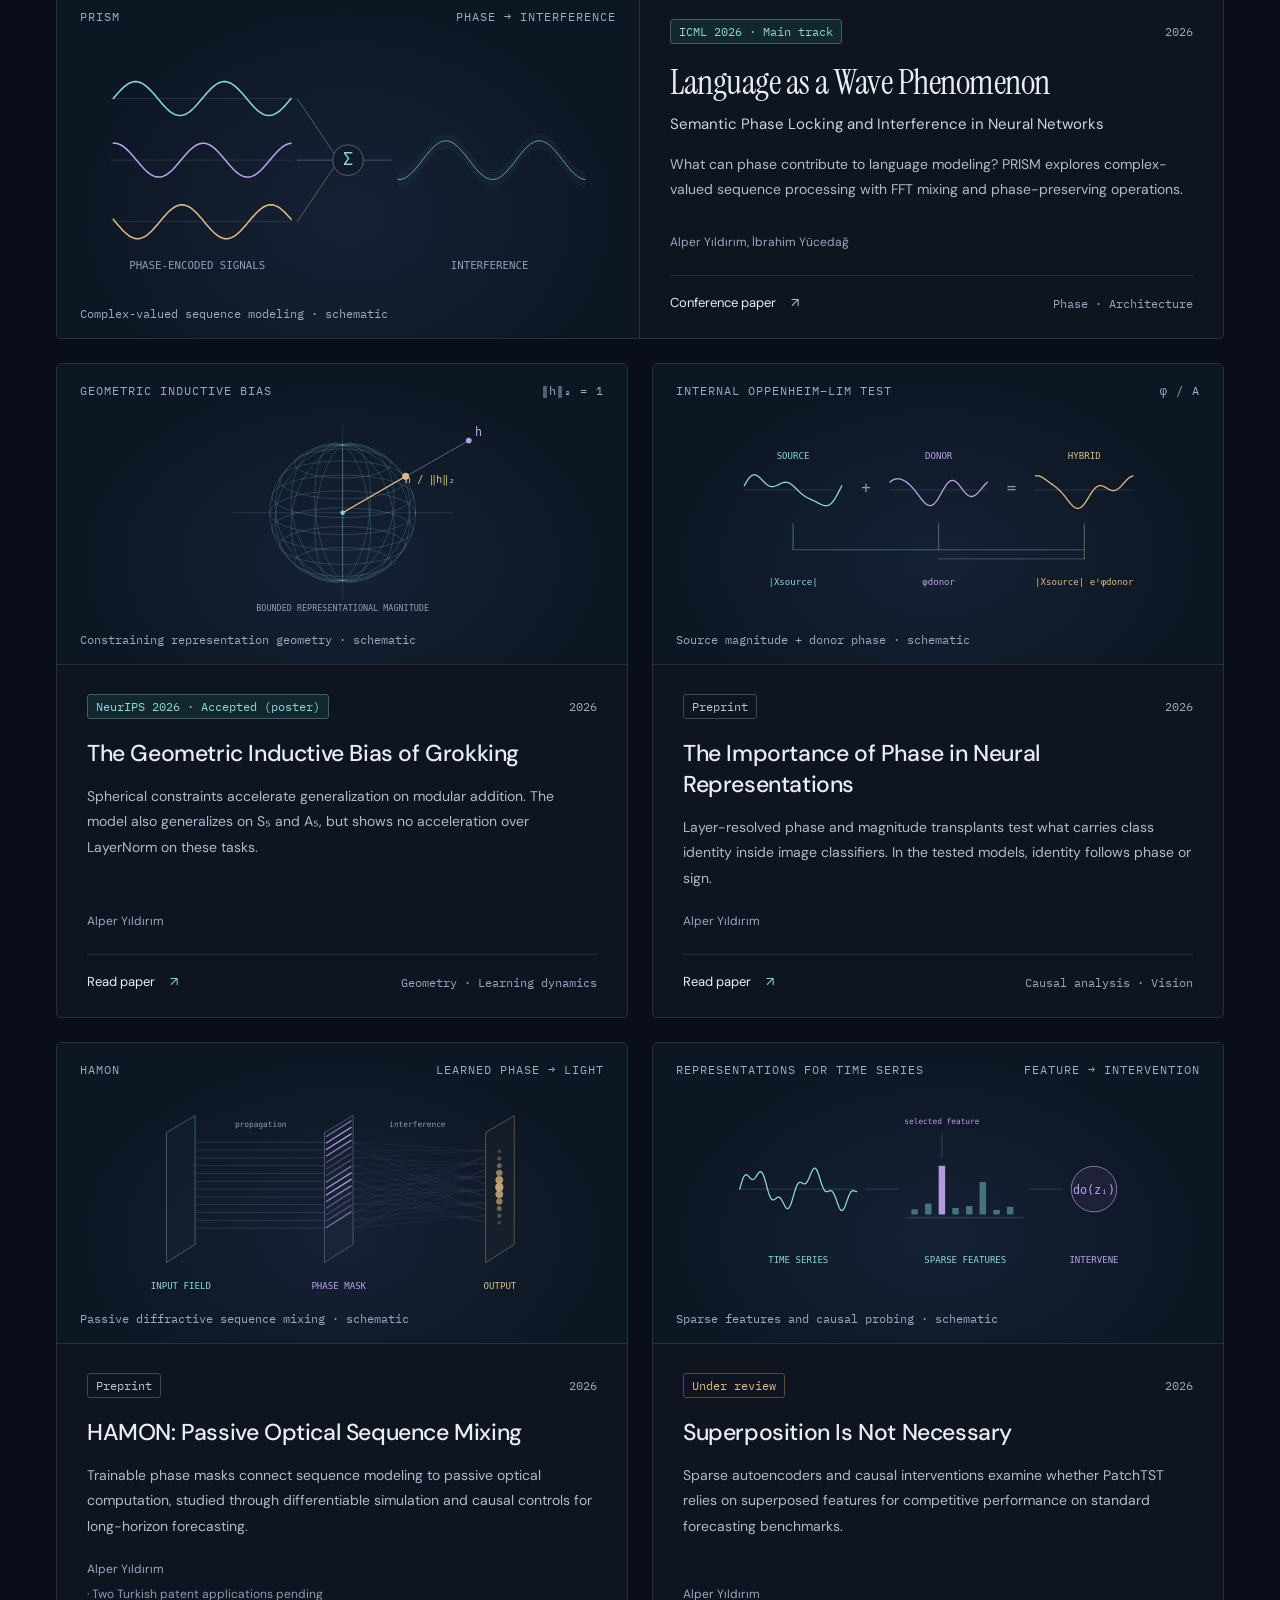
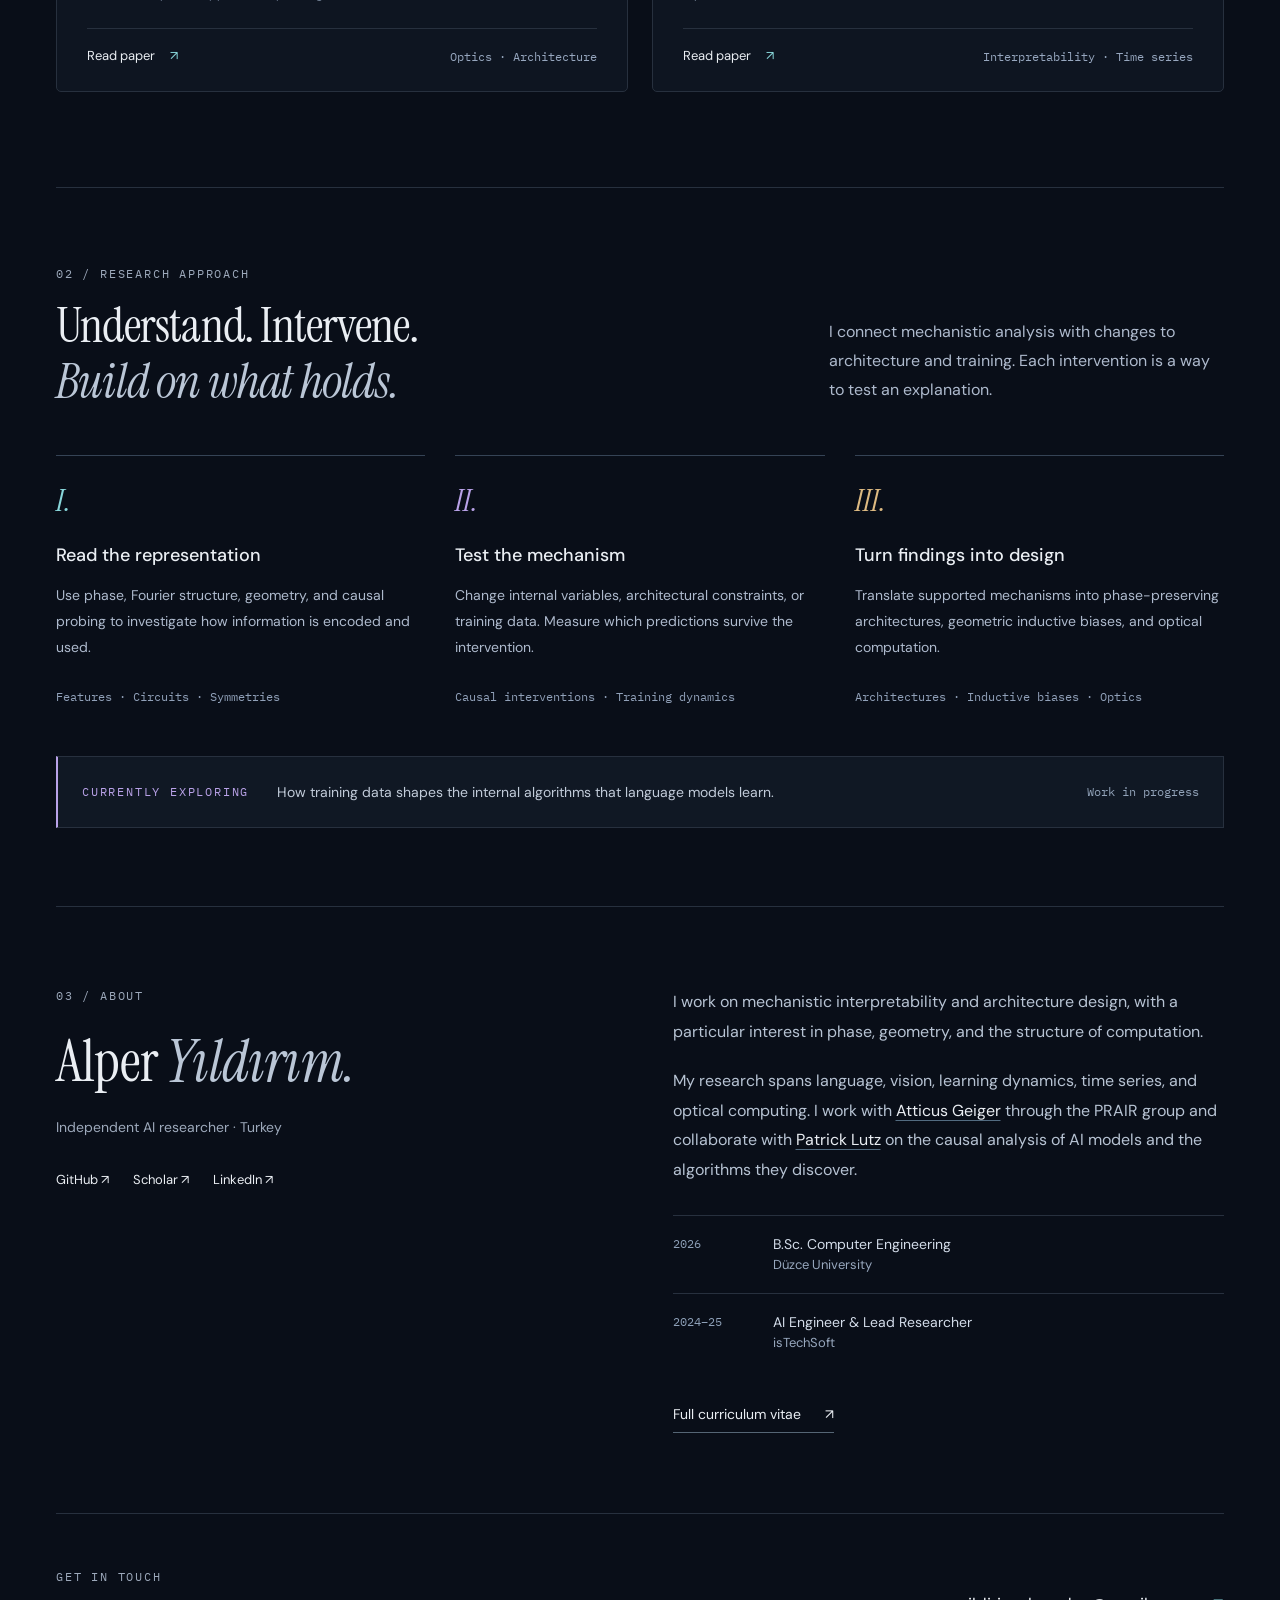
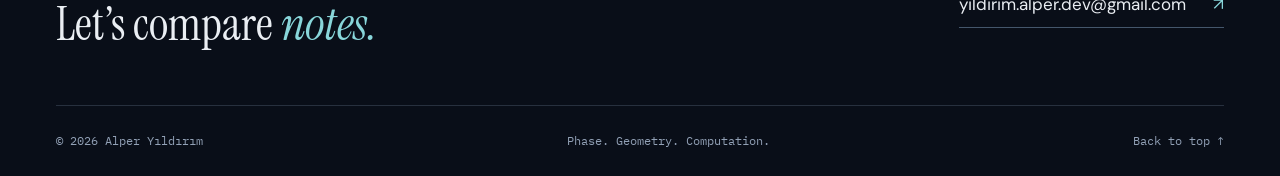
==== commit 97c001e2: "Add files via upload" ====
--- a/index.html
+++ b/index.html
@@ -233,6 +233,20 @@
 
       <div class="news-list">
         <article class="news-item">
+          <time class="news-when" datetime="2026-09-24">Sep 2026</time>
+          <div class="news-copy">
+            <h3>NeurIPS 2026 acceptance</h3>
+            <p>
+              My sole-authored paper,
+              <a href="https://arxiv.org/abs/2603.05228"
+                 target="_blank"
+                 rel="noopener">The Geometric Inductive Bias of Grokking</a>,
+              has been accepted as a poster at NeurIPS 2026.
+            </p>
+          </div>
+        </article>
+
+        <article class="news-item">
           <span class="news-when">Now</span>
           <div class="news-copy">
             <h3>Research with PRAIR</h3>
@@ -330,6 +344,48 @@
         <article class="paper">
           <div class="paper-visual">
             <div class="visual-label">
+              <span>GEOMETRIC INDUCTIVE BIAS</span>
+              <span>‖h‖₂ = 1</span>
+            </div>
+            <img
+              src="assets/geometry.svg"
+              alt="A vector projected onto a unit sphere, illustrating a geometric constraint on representations. This is a schematic, not an experimental plot."
+              width="720"
+              height="400"
+              loading="lazy">
+            <span class="visual-caption">
+              Constraining representation geometry · schematic
+            </span>
+          </div>
+
+          <div class="paper-body">
+            <div class="paper-meta">
+              <span class="badge accepted">NeurIPS 2026 · Accepted (poster)</span>
+              <span class="paper-year">2026</span>
+            </div>
+
+            <h3>The Geometric Inductive Bias of Grokking</h3>
+            <p>
+              Spherical constraints accelerate generalization on modular
+              addition. The model also generalizes on S₅ and A₅, but shows
+              no acceleration over LayerNorm on these tasks.
+            </p>
+            <p class="authors">Alper Yıldırım</p>
+
+            <div class="paper-links">
+              <a href="https://arxiv.org/abs/2603.05228"
+                 target="_blank"
+                 rel="noopener">
+                Read paper <span aria-hidden="true">↗</span>
+              </a>
+              <span class="topic">Geometry · Learning dynamics</span>
+            </div>
+          </div>
+        </article>
+
+        <article class="paper">
+          <div class="paper-visual">
+            <div class="visual-label">
               <span>INTERNAL OPPENHEIM–LIM TEST</span>
               <span>φ / A</span>
             </div>
@@ -372,49 +428,6 @@
         <article class="paper">
           <div class="paper-visual">
             <div class="visual-label">
-              <span>GEOMETRIC INDUCTIVE BIAS</span>
-              <span>‖h‖₂ = 1</span>
-            </div>
-            <img
-              src="assets/geometry.svg"
-              alt="A vector projected onto a unit sphere, illustrating a geometric constraint on representations. This is a schematic, not an experimental plot."
-              width="720"
-              height="400"
-              loading="lazy">
-            <span class="visual-caption">
-              Constraining representation geometry · schematic
-            </span>
-          </div>
-
-          <div class="paper-body">
-            <div class="paper-meta">
-              <span class="badge review">Under review</span>
-              <span class="paper-year">2026</span>
-            </div>
-
-            <h3>The Geometric Inductive Bias of Grokking</h3>
-            <p>
-              Changing residual geometry and attention routing tests why
-              generalization is delayed. Gains on modular addition depend
-              on geometry–task alignment and do not extend to
-              non-commutative S₅.
-            </p>
-            <p class="authors">Alper Yıldırım</p>
-
-            <div class="paper-links">
-              <a href="https://arxiv.org/abs/2603.05228"
-                 target="_blank"
-                 rel="noopener">
-                Read paper <span aria-hidden="true">↗</span>
-              </a>
-              <span class="topic">Geometry · Learning dynamics</span>
-            </div>
-          </div>
-        </article>
-
-        <article class="paper">
-          <div class="paper-visual">
-            <div class="visual-label">
               <span>HAMON</span>
               <span>LEARNED PHASE → LIGHT</span>
             </div>
@@ -508,7 +521,7 @@
         <div>
           <p class="eyebrow">02 / Research approach</p>
           <h2 id="approach-title">
-            Understand. Intervene<br>
+            Understand. Intervene.<br>
             <em>Build on what holds.</em>
           </h2>
         </div>
@@ -647,4 +660,4 @@
     <a href="#">Back to top ↑</a>
   </footer>
 </body>
-</html>
+</html>
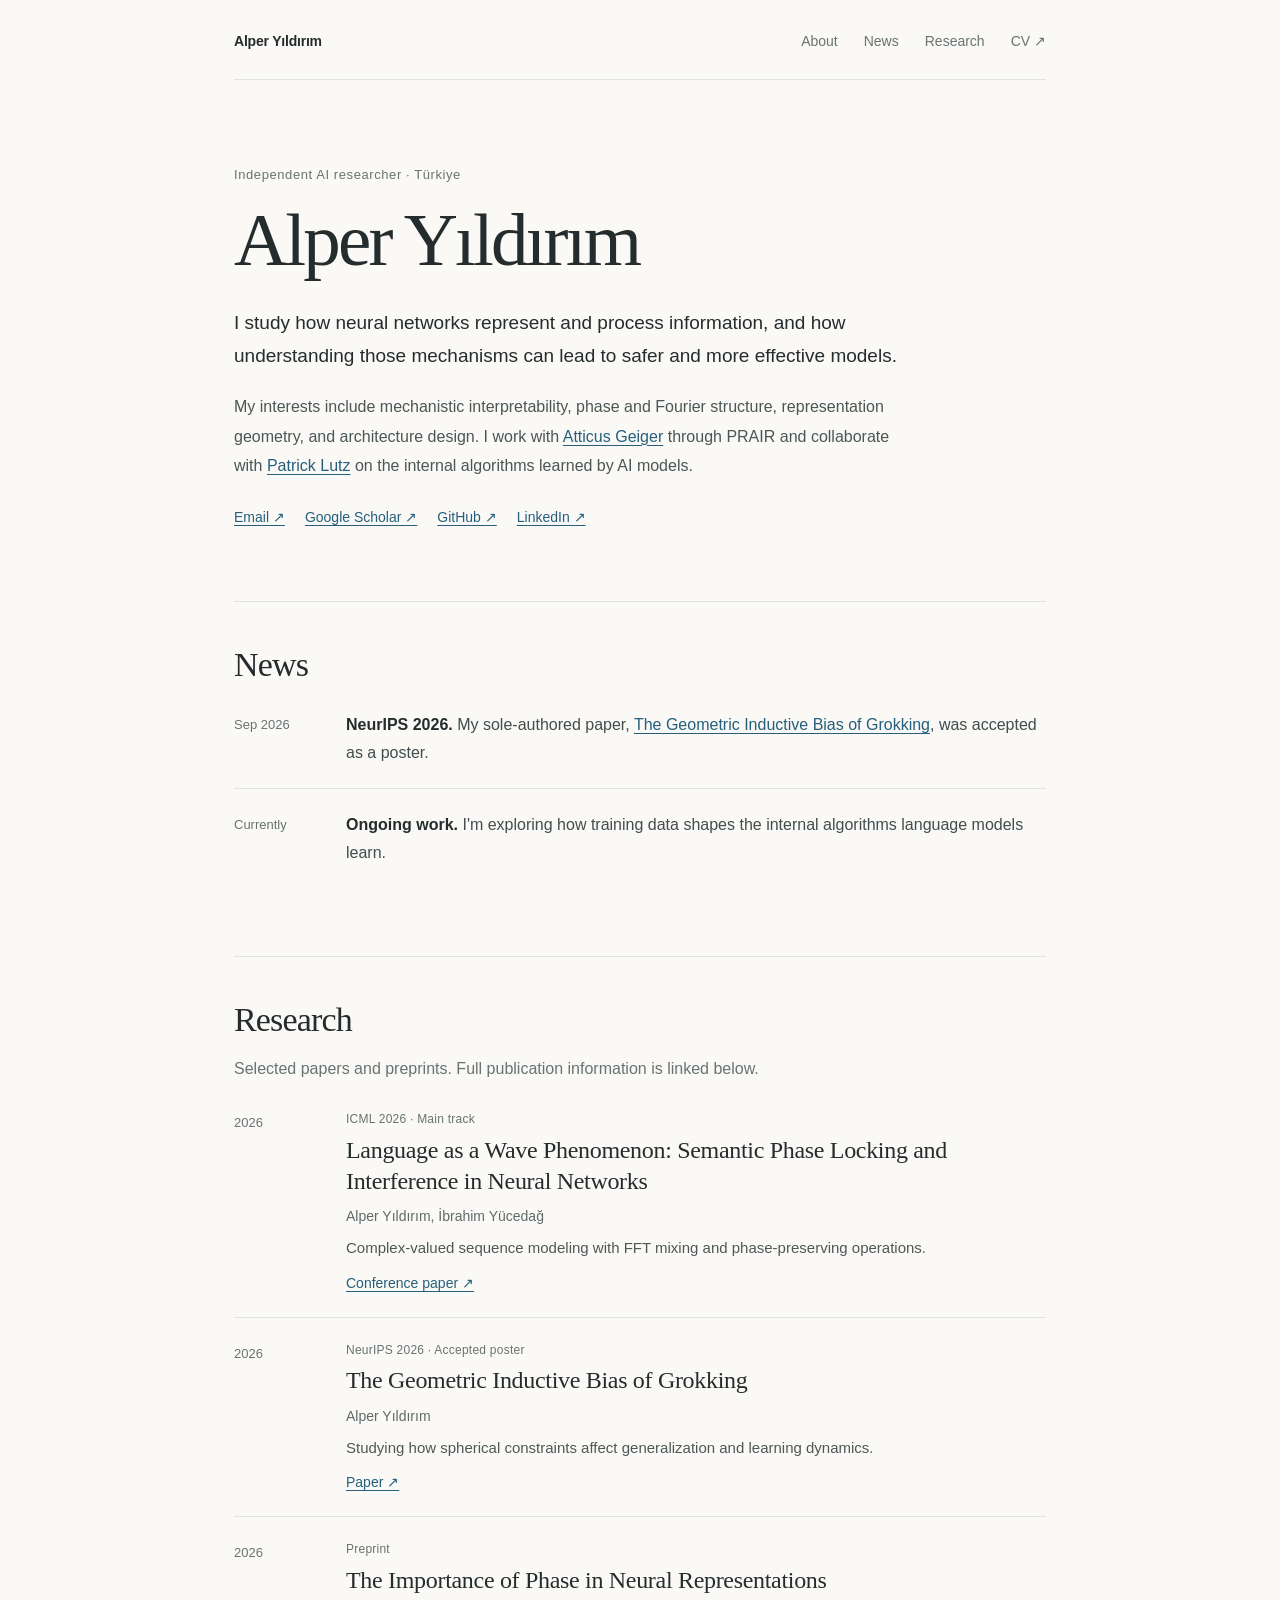
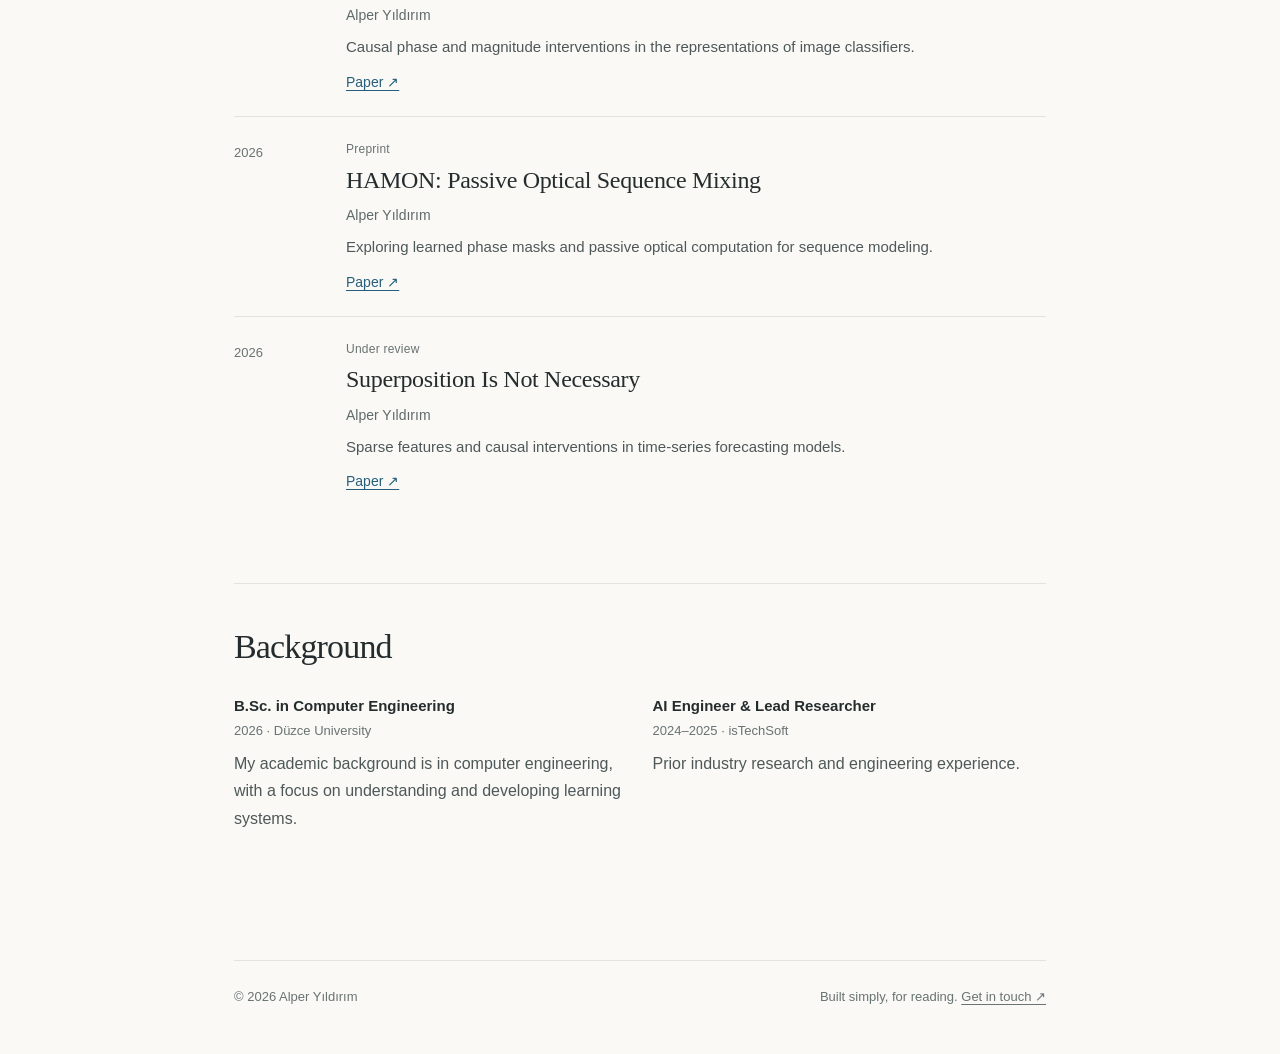
==== commit fa9b1112: "Update index.html" ====
--- a/index.html
+++ b/index.html
@@ -3,661 +3,232 @@
 <head>
   <meta charset="utf-8">
   <meta name="viewport" content="width=device-width, initial-scale=1">
-  <meta name="theme-color" content="#090e18">
-  <meta name="description" content="Alper Yıldırım studies neural representations through mechanistic interpretability, phase and geometry, and develops architectures informed by these mechanisms.">
-
-  <title>Alper Yıldırım — Neural representations, phase & geometry</title>
-
+  <meta name="theme-color" content="#faf9f6">
+  <meta name="description" content="Alper Yıldırım is an independent AI researcher interested in mechanistic interpretability, neural representations, phase, and geometry.">
+  <title>Alper Yıldırım — Research & Notes</title>
   <link rel="icon" href="assets/favicon.svg" type="image/svg+xml">
-  <link rel="stylesheet" href="style.css">
-  <script defer src="script.js"></script>
-
   <style>
-    /* Additional styles for News and collaborator links. */
-    .news {
-      padding-top: 56px;
-      padding-bottom: 8px;
-    }
-
-    .news .section-heading {
-      margin-bottom: 26px;
-    }
-
-    .news-list {
+    :root {
+      color-scheme: light;
+      --background: #faf9f6;
+      --ink: #252c2e;
+      --muted: #687373;
+      --link: #265f7c;
+      --line: #e0e3de;
+      --serif: 'Iowan Old Style', 'Baskerville', 'Palatino Linotype', Georgia, serif;
+      --sans: -apple-system, BlinkMacSystemFont, 'Segoe UI', 'Helvetica Neue', Arial, sans-serif;
+    }
+    *, *::before, *::after { box-sizing: border-box; }
+    html { scroll-behavior: smooth; scroll-padding-top: 34px; }
+    body {
+      margin: 0;
+      background: var(--background);
+      color: var(--ink);
+      font: 16px/1.72 var(--sans);
+      -webkit-font-smoothing: antialiased;
+    }
+    a { color: var(--link); text-decoration-thickness: 1px; text-underline-offset: 3px; }
+    a:hover { text-decoration-thickness: 2px; }
+    a:focus-visible { outline: 2px solid var(--link); outline-offset: 4px; }
+    ::selection { background: #d6e8e9; }
+    .site { max-width: 900px; margin-inline: auto; padding: 0 44px; }
+    .skip-link { position: absolute; left: 20px; top: -80px; background: var(--ink); color: white; padding: 10px 14px; z-index: 10; }
+    .skip-link:focus { top: 12px; }
+    .topbar {
+      display: flex;
+      justify-content: space-between;
+      align-items: baseline;
+      flex-wrap: wrap;
+      gap: 16px 28px;
+      padding: 29px 0 26px;
+      border-bottom: 1px solid var(--line);
+      font-size: 14px;
+    }
+    .site-name { font-weight: 650; letter-spacing: -0.015em; color: var(--ink); text-decoration: none; }
+    .nav { display: flex; flex-wrap: wrap; gap: 12px 26px; }
+    .nav a { color: var(--muted); text-decoration: none; }
+    .nav a:hover { color: var(--link); text-decoration: underline; }
+    main { padding-bottom: 60px; }
+    .intro { padding: 84px 0 72px; }
+    .eyebrow { margin: 0 0 13px; color: var(--muted); font-size: 13px; letter-spacing: 0.045em; }
+    h1, h2, h3, p { margin-top: 0; }
+    h1 {
+      font: 400 clamp(48px, 8vw, 75px)/1.08 var(--serif);
+      letter-spacing: -0.038em;
+      margin-bottom: 27px;
+    }
+    .lead { max-width: 690px; font-size: 19px; line-height: 1.72; margin-bottom: 19px; }
+    .intro-detail { max-width: 660px; color: #4b5657; line-height: 1.86; margin-bottom: 24px; }
+    .quick-links { display: flex; gap: 9px 20px; flex-wrap: wrap; font-size: 14px; }
+    .section { border-top: 1px solid var(--line); padding-top: 43px; margin-bottom: 68px; }
+    .section-title { font: 400 34px/1.18 var(--serif); letter-spacing: -0.025em; margin: 0 0 26px; }
+    .section-intro { color: var(--muted); margin: -11px 0 26px; }
+    .news-row, .work-row {
+      display: grid;
+      grid-template-columns: 86px minmax(0,1fr);
+      gap: 26px;
+      padding: 22px 0;
       border-top: 1px solid var(--line);
     }
-
-    .news-item {
-      display: grid;
-      grid-template-columns: 105px minmax(0, 1fr);
-      gap: 24px;
-      padding: 25px 0;
-      border-bottom: 1px solid var(--line);
-    }
-
-    .news-when {
-      font: 12px/1.8 var(--mono);
-      color: var(--cyan);
-      text-transform: uppercase;
-      letter-spacing: 1px;
-      padding-top: 3px;
-    }
-
-    .news-copy h3 {
-      display: flex;
-      align-items: center;
-      flex-wrap: wrap;
-      gap: 14px;
-      font-size: 18px;
-      font-weight: 500;
-      line-height: 1.5;
-      margin: 0 0 9px;
-    }
-
-    .news-copy p {
-      max-width: 860px;
-      font-size: 16px;
-      line-height: 1.85;
-      color: #aebacd;
-      margin: 0;
-    }
-
-    .news-copy a,
-    .inline-link {
-      color: var(--text);
-      text-decoration: underline;
-      text-decoration-color: #526b80;
-      text-underline-offset: 4px;
-    }
-
-    .news-copy a:hover,
-    .inline-link:hover {
-      color: var(--cyan);
-      text-decoration-color: var(--cyan);
-    }
-
-    .news-status {
-      font: 14px/1.5 var(--sans);
-      color: var(--purple);
-      border: 1px solid #524762;
-      border-radius: 3px;
-      padding: 2px 9px;
-    }
-
-    @media (max-width: 760px) {
-      .header {
-        height: auto;
-        min-height: 82px;
-        flex-wrap: wrap;
-        column-gap: 20px;
-        row-gap: 12px;
-        padding-block: 18px;
-      }
-
-      .header nav {
-        flex-wrap: wrap;
-        gap: 18px;
-      }
-
-      .news {
-        padding-top: 36px;
-      }
-
-      .news-item {
-        grid-template-columns: 1fr;
-        gap: 8px;
-        padding: 22px 0;
-      }
-    }
+    .news-row:first-of-type, .work-row:first-of-type { border-top: 0; padding-top: 0; }
+    .when { font-size: 13px; color: var(--muted); padding-top: 3px; white-space: nowrap; }
+    .news-row p { margin: 0; color: #414d4e; }
+    .news-row strong { color: var(--ink); font-weight: 600; }
+    .work-meta { font-size: 12px; color: var(--muted); letter-spacing: .02em; margin-bottom: 5px; }
+    .work-title { font: 400 24px/1.3 var(--serif); letter-spacing: -.013em; margin: 0 0 7px; }
+    .work-authors { color: #5f6a6b; font-size: 14px; margin: 0 0 7px; }
+    .work-summary { max-width: 680px; color: #4e5859; font-size: 15px; line-height: 1.78; margin: 0 0 9px; }
+    .work-links { font-size: 14px; margin: 0; }
+    .background-grid { display: grid; grid-template-columns: 1fr 1fr; gap: 25px; }
+    .background-grid p { color: #4e5859; margin-bottom: 0; }
+    .background-grid strong { display: block; color: var(--ink); font-size: 15px; font-weight: 600; }
+    .background-grid span { display: block; color: var(--muted); font-size: 13px; margin: 1px 0 7px; }
+    .footer { border-top: 1px solid var(--line); padding: 25px 0 45px; display: flex; flex-wrap: wrap; justify-content: space-between; gap: 10px 24px; font-size: 13px; color: var(--muted); }
+    .footer a { color: var(--muted); }
+    @media (max-width: 640px) {
+      .site { padding: 0 24px; }
+      .topbar { padding: 20px 0; }
+      .intro { padding: 59px 0 57px; }
+      .lead { font-size: 17px; }
+      .section { padding-top: 30px; margin-bottom: 51px; }
+      .section-title { font-size: 30px; }
+      .news-row, .work-row { grid-template-columns: 1fr; gap: 3px; padding: 19px 0; }
+      .when { padding: 0; }
+      .work-title { font-size: 22px; }
+      .background-grid { grid-template-columns: 1fr; gap: 20px; }
+    }
+    @media (prefers-reduced-motion: reduce) { html { scroll-behavior: auto; } }
   </style>
 </head>
-
 <body>
   <a class="skip-link" href="#main">Skip to content</a>
-
-  <header class="header shell">
-    <a class="wordmark" href="#" aria-label="Alper Yıldırım, home">
-      <svg viewBox="0 0 36 36" fill="none" aria-hidden="true">
-        <circle cx="18" cy="18" r="13"/>
-        <ellipse cx="18" cy="18" rx="6" ry="16"
-                 transform="rotate(35 18 18)"/>
-        <path d="M5 24 31 12"/>
-      </svg>
-      <span>Alper Yıldırım</span>
-    </a>
-
-    <nav aria-label="Main navigation">
-      <a href="#news">News</a>
-      <a href="#research">Research</a>
-      <a href="#approach">Approach</a>
-      <a href="#about">About</a>
-      <a class="nav-cv"
-         href="assets/Alper_Yildirim_CV.pdf"
-         target="_blank"
-         rel="noopener">
-        CV <span aria-hidden="true">↗</span>
-      </a>
-    </nav>
-  </header>
-
-  <main id="main">
-    <section class="hero shell" aria-labelledby="hero-title">
-      <div class="hero-copy">
-        <p class="eyebrow">
-          <span class="small-line"></span>
-          Independent AI researcher
+  <div class="site">
+    <header class="topbar">
+      <a class="site-name" href="#top">Alper Yıldırım</a>
+      <nav class="nav" aria-label="Main navigation">
+        <a href="#about">About</a>
+        <a href="#news">News</a>
+        <a href="#research">Research</a>
+        <a href="assets/Alper_Yildirim_CV.pdf" target="_blank" rel="noopener noreferrer">CV ↗</a>
+      </nav>
+    </header>
+    <main id="main">
+      <section id="about" class="intro" aria-labelledby="name">
+        <p class="eyebrow">Independent AI researcher · Türkiye</p>
+        <h1 id="name">Alper Yıldırım</h1>
+        <p class="lead">
+          I study how neural networks represent and process information,
+          and how understanding those mechanisms can lead to safer and more effective models.
         </p>
-
-        <h1 id="hero-title">
-          The shape of<br>
-          <em>computation.</em>
-        </h1>
-
-        <p class="hero-description">
-          I study how neural networks represent and process information and
-          use what I find to change how they learn.
+        <p class="intro-detail">
+          My interests include mechanistic interpretability, phase and Fourier structure,
+          representation geometry, and architecture design. I work with
+          <a href="https://atticusg.github.io/">Atticus Geiger</a> through PRAIR and collaborate with
+          <a href="https://cs-people.bu.edu/plutz/">Patrick Lutz</a> on the internal algorithms learned by AI models.
         </p>
-
-        <p class="hero-fields">
-          Mechanistic interpretability <span>·</span>
-          Phase &amp; geometry <span>·</span>
-          Architecture design
-        </p>
-
-        <a class="text-link hero-link" href="#research">
-          Explore my research <span aria-hidden="true">↓</span>
-        </a>
-      </div>
-
-      <figure class="phase-figure">
-        <div class="figure-top">
-          <span>01 / PHASE SPACE</span>
-          <span class="math">z = A e<sup>iφ</sup></span>
-        </div>
-
-        <canvas
-          id="phase-canvas"
-          role="img"
-          aria-label="A mathematical visualization of phase-shifted waves on a circular coordinate system. Adjust the phase slider to change their alignment.">
-        </canvas>
-
-        <figcaption>
-          <div class="phase-control">
-            <label for="phase">
-              Relative phase
-              <output id="phase-value" for="phase">0.50π</output>
-            </label>
-            <input
-              id="phase"
-              type="range"
-              min="0"
-              max="200"
-              value="50"
-              aria-valuetext="0.50 pi radians">
-          </div>
-
-          <button
-            id="motion-toggle"
-            class="motion-toggle"
-            type="button"
-            aria-pressed="false"
-            aria-label="Pause phase animation">
-            <span id="motion-symbol" aria-hidden="true">Ⅱ</span>
-          </button>
-        </figcaption>
-
-        <p class="figure-note">
-          An illustration of phase and interference.
-        </p>
-      </figure>
-
-      <div class="hero-bottom">
-        <span>Understanding mechanisms. Designing with them.</span>
-        <a href="https://scholar.google.com/citations?user=yUMIBd4AAAAJ"
-           target="_blank"
-           rel="noopener">
-          Google Scholar <span aria-hidden="true">↗</span>
-        </a>
-      </div>
-    </section>
-
-    <section id="news" class="news shell" aria-labelledby="news-title">
-      <div class="section-heading">
-        <div>
-          <p class="eyebrow">Updates / Now</p>
-          <h2 id="news-title">
-            News &amp; <em>current work.</em>
-          </h2>
-        </div>
-      </div>
-
-      <div class="news-list">
-        <article class="news-item">
-          <time class="news-when" datetime="2026-09-24">Sep 2026</time>
-          <div class="news-copy">
-            <h3>NeurIPS 2026 acceptance</h3>
-            <p>
-              My sole-authored paper,
-              <a href="https://arxiv.org/abs/2603.05228"
-                 target="_blank"
-                 rel="noopener">The Geometric Inductive Bias of Grokking</a>,
-              has been accepted as a poster at NeurIPS 2026.
-            </p>
-          </div>
-        </article>
-
-        <article class="news-item">
-          <span class="news-when">Now</span>
-          <div class="news-copy">
-            <h3>Research with PRAIR</h3>
-            <p>
-              I’m working with
-              <a href="https://atticusg.github.io/"
-                 target="_blank"
-                 rel="noopener">Atticus Geiger</a>
-              through the PRAIR group and collaborating with
-              <a href="https://cs-people.bu.edu/plutz/"
-                 target="_blank"
-                 rel="noopener">Patrick Lutz</a>
-              on mechanistic interpretability and the internal algorithms
-              learned by AI models.
-            </p>
-          </div>
-        </article>
-
-        <article class="news-item">
-          <span class="news-when">Up next</span>
-          <div class="news-copy">
-            <h3>
-              New research
-              <span class="news-status">Coming soon</span>
-            </h3>
-            <p>
-              A new manuscript is in preparation. More details when the
-              work is public.
-            </p>
-          </div>
-        </article>
-      </div>
-    </section>
-
-    <section id="research"
-             class="research shell"
-             aria-labelledby="research-title">
-      <div class="section-heading">
-        <div>
-          <p class="eyebrow">01 / Selected work</p>
-          <h2 id="research-title">
-            From signals to <em>mechanisms.</em>
-          </h2>
-        </div>
-        <span class="section-aside">
-          Language · Vision · Learning · Optics
-        </span>
-      </div>
-
-      <article class="paper featured">
-        <div class="paper-visual prism-visual">
-          <div class="visual-label">
-            <span>PRISM</span>
-            <span>PHASE → INTERFERENCE</span>
-          </div>
-          <img
-            src="assets/prism.svg"
-            alt="Conceptual diagram of three phase-encoded wave signals combined into an interference pattern."
-            width="720"
-            height="400">
-          <span class="visual-caption">
-            Complex-valued sequence modeling · schematic
-          </span>
-        </div>
-
-        <div class="paper-body">
-          <div class="paper-meta">
-            <span class="badge accepted">ICML 2026 · Main track</span>
-            <span class="paper-year">2026</span>
-          </div>
-
-          <h3>Language as a Wave Phenomenon</h3>
-          <p class="paper-subtitle">
-            Semantic Phase Locking and Interference in Neural Networks
-          </p>
-          <p>
-            What can phase contribute to language modeling? PRISM explores
-            complex-valued sequence processing with FFT mixing and
-            phase-preserving operations.
-          </p>
-          <p class="authors">Alper Yıldırım, İbrahim Yücedağ</p>
-
-          <div class="paper-links">
-            <a href="https://icml.cc/virtual/2026/poster/61710"
-               target="_blank"
-               rel="noopener">
-              Conference paper <span aria-hidden="true">↗</span>
-            </a>
-            <span class="topic">Phase · Architecture</span>
-          </div>
-        </div>
-      </article>
-
-      <div class="paper-grid">
-        <article class="paper">
-          <div class="paper-visual">
-            <div class="visual-label">
-              <span>GEOMETRIC INDUCTIVE BIAS</span>
-              <span>‖h‖₂ = 1</span>
-            </div>
-            <img
-              src="assets/geometry.svg"
-              alt="A vector projected onto a unit sphere, illustrating a geometric constraint on representations. This is a schematic, not an experimental plot."
-              width="720"
-              height="400"
-              loading="lazy">
-            <span class="visual-caption">
-              Constraining representation geometry · schematic
-            </span>
-          </div>
-
-          <div class="paper-body">
-            <div class="paper-meta">
-              <span class="badge accepted">NeurIPS 2026 · Accepted (poster)</span>
-              <span class="paper-year">2026</span>
-            </div>
-
-            <h3>The Geometric Inductive Bias of Grokking</h3>
-            <p>
-              Spherical constraints accelerate generalization on modular
-              addition. The model also generalizes on S₅ and A₅, but shows
-              no acceleration over LayerNorm on these tasks.
-            </p>
-            <p class="authors">Alper Yıldırım</p>
-
-            <div class="paper-links">
-              <a href="https://arxiv.org/abs/2603.05228"
-                 target="_blank"
-                 rel="noopener">
-                Read paper <span aria-hidden="true">↗</span>
-              </a>
-              <span class="topic">Geometry · Learning dynamics</span>
-            </div>
-          </div>
-        </article>
-
-        <article class="paper">
-          <div class="paper-visual">
-            <div class="visual-label">
-              <span>INTERNAL OPPENHEIM–LIM TEST</span>
-              <span>φ / A</span>
-            </div>
-            <img
-              src="assets/phase.svg"
-              alt="Conceptual Fourier transplant: a source signal retains its magnitude and receives a donor's phase to form a hybrid signal."
-              width="720"
-              height="400"
-              loading="lazy">
-            <span class="visual-caption">
-              Source magnitude + donor phase · schematic
-            </span>
-          </div>
-
-          <div class="paper-body">
-            <div class="paper-meta">
-              <span class="badge">Preprint</span>
-              <span class="paper-year">2026</span>
-            </div>
-
-            <h3>The Importance of Phase in Neural Representations</h3>
-            <p>
-              Layer-resolved phase and magnitude transplants test what carries
-              class identity inside image classifiers. In the tested models,
-              identity follows phase or sign.
-            </p>
-            <p class="authors">Alper Yıldırım</p>
-
-            <div class="paper-links">
-              <a href="https://arxiv.org/abs/2606.17037"
-                 target="_blank"
-                 rel="noopener">
-                Read paper <span aria-hidden="true">↗</span>
-              </a>
-              <span class="topic">Causal analysis · Vision</span>
-            </div>
-          </div>
-        </article>
-
-        <article class="paper">
-          <div class="paper-visual">
-            <div class="visual-label">
-              <span>HAMON</span>
-              <span>LEARNED PHASE → LIGHT</span>
-            </div>
-            <img
-              src="assets/optics.svg"
-              alt="Conceptual optical propagation diagram: an input field passes through a phase mask and propagates toward an output plane."
-              width="720"
-              height="400"
-              loading="lazy">
-            <span class="visual-caption">
-              Passive diffractive sequence mixing · schematic
-            </span>
-          </div>
-
-          <div class="paper-body">
-            <div class="paper-meta">
-              <span class="badge">Preprint</span>
-              <span class="paper-year">2026</span>
-            </div>
-
-            <h3>HAMON: Passive Optical Sequence Mixing</h3>
-            <p>
-              Trainable phase masks connect sequence modeling to passive
-              optical computation, studied through differentiable simulation
-              and causal controls for long-horizon forecasting.
-            </p>
-            <p class="authors">
-              Alper Yıldırım
-              <span>· Two Turkish patent applications pending</span>
-            </p>
-
-            <div class="paper-links">
-              <a href="https://arxiv.org/abs/2606.17028"
-                 target="_blank"
-                 rel="noopener">
-                Read paper <span aria-hidden="true">↗</span>
-              </a>
-              <span class="topic">Optics · Architecture</span>
-            </div>
-          </div>
-        </article>
-
-        <article class="paper">
-          <div class="paper-visual">
-            <div class="visual-label">
-              <span>REPRESENTATIONS FOR TIME SERIES</span>
-              <span>FEATURE → INTERVENTION</span>
-            </div>
-            <img
-              src="assets/features.svg"
-              alt="Conceptual diagram showing a time series mapped to sparse features, with one feature highlighted for intervention."
-              width="720"
-              height="400"
-              loading="lazy">
-            <span class="visual-caption">
-              Sparse features and causal probing · schematic
-            </span>
-          </div>
-
-          <div class="paper-body">
-            <div class="paper-meta">
-              <span class="badge review">Under review</span>
-              <span class="paper-year">2026</span>
-            </div>
-
-            <h3>Superposition Is Not Necessary</h3>
-            <p>
-              Sparse autoencoders and causal interventions examine whether
-              PatchTST relies on superposed features for competitive
-              performance on standard forecasting benchmarks.
-            </p>
-            <p class="authors">Alper Yıldırım</p>
-
-            <div class="paper-links">
-              <a href="https://arxiv.org/abs/2605.05151"
-                 target="_blank"
-                 rel="noopener">
-                Read paper <span aria-hidden="true">↗</span>
-              </a>
-              <span class="topic">Interpretability · Time series</span>
-            </div>
-          </div>
-        </article>
-      </div>
-    </section>
-
-    <section id="approach"
-             class="approach shell"
-             aria-labelledby="approach-title">
-      <div class="section-heading">
-        <div>
-          <p class="eyebrow">02 / Research approach</p>
-          <h2 id="approach-title">
-            Understand. Intervene.<br>
-            <em>Build on what holds.</em>
-          </h2>
-        </div>
-        <p class="approach-intro">
-          I connect mechanistic analysis with changes to architecture and
-          training. Each intervention is a way to test an explanation.
-        </p>
-      </div>
-
-      <div class="approach-grid">
-        <div>
-          <span class="approach-number">I.</span>
-          <h3>Read the representation</h3>
-          <p>
-            Use phase, Fourier structure, geometry, and causal probing to
-            investigate how information is encoded and used.
-          </p>
-          <span class="approach-foot">Features · Circuits · Symmetries</span>
-        </div>
-
-        <div>
-          <span class="approach-number">II.</span>
-          <h3>Test the mechanism</h3>
-          <p>
-            Change internal variables, architectural constraints, or training
-            data. Measure which predictions survive the intervention.
-          </p>
-          <span class="approach-foot">
-            Causal interventions · Training dynamics
-          </span>
-        </div>
-
-        <div>
-          <span class="approach-number">III.</span>
-          <h3>Turn findings into design</h3>
-          <p>
-            Translate supported mechanisms into phase-preserving architectures,
-            geometric inductive biases, and optical computation.
-          </p>
-          <span class="approach-foot">
-            Architectures · Inductive biases · Optics
-          </span>
-        </div>
-      </div>
-
-      <div class="ongoing">
-        <span class="eyebrow">Currently exploring</span>
-        <p>
-          How training data shapes the internal algorithms that language
-          models learn.
-        </p>
-        <span class="ongoing-status">Work in progress</span>
-      </div>
-    </section>
-
-    <section id="about" class="about shell" aria-labelledby="about-title">
-      <div>
-        <p class="eyebrow">03 / About</p>
-        <h2 id="about-title">Alper <em>Yıldırım.</em></h2>
-        <p class="about-location">Independent AI researcher · Turkey</p>
-
-        <div class="social-links">
-          <a href="https://github.com/AlperYildirim1"
-             target="_blank"
-             rel="noopener">GitHub ↗</a>
-          <a href="https://scholar.google.com/citations?user=yUMIBd4AAAAJ"
-             target="_blank"
-             rel="noopener">Scholar ↗</a>
-          <a href="https://www.linkedin.com/in/alper-yildirim-8b6b6a228/"
-             target="_blank"
-             rel="noopener">LinkedIn ↗</a>
-        </div>
-      </div>
-
-      <div class="about-copy">
-        <p>
-          I work on mechanistic interpretability and architecture design,
-          with a particular interest in phase, geometry, and the structure
-          of computation.
-        </p>
-        <p>
-          My research spans language, vision, learning dynamics, time series,
-          and optical computing. I work with
-          <a class="inline-link"
-             href="https://atticusg.github.io/"
-             target="_blank"
-             rel="noopener">Atticus Geiger</a>
-          through the PRAIR group and collaborate with
-          <a class="inline-link"
-             href="https://cs-people.bu.edu/plutz/"
-             target="_blank"
-             rel="noopener">Patrick Lutz</a>
-          on the causal analysis of AI models and the algorithms they discover.
-        </p>
-
-        <div class="experience">
-          <div>
-            <span>2026</span>
-            <p>
-              B.Sc. Computer Engineering
-              <small>Düzce University</small>
-            </p>
-          </div>
-          <div>
-            <span>2024–25</span>
-            <p>
-              AI Engineer &amp; Lead Researcher
-              <small>isTechSoft</small>
-            </p>
-          </div>
-        </div>
-
-        <a class="text-link"
-           href="assets/Alper_Yildirim_CV.pdf"
-           target="_blank"
-           rel="noopener">
-          Full curriculum vitae <span aria-hidden="true">↗</span>
-        </a>
-      </div>
-    </section>
-
-    <section class="contact shell" aria-label="Contact">
-      <div>
-        <p class="eyebrow">Get in touch</p>
-        <p>Let’s compare <em>notes.</em></p>
-      </div>
-      <a href="mailto:yildirim.alper.dev@gmail.com">
-        yildirim.alper.dev@gmail.com <span aria-hidden="true">↗</span>
-      </a>
-    </section>
-  </main>
-
-  <footer class="footer shell">
-    <span>© 2026 Alper Yıldırım</span>
-    <span>Phase. Geometry. Computation.</span>
-    <a href="#">Back to top ↑</a>
-  </footer>
+        <div class="quick-links" aria-label="Profiles and contact">
+          <a href="mailto:yildirim.alper.dev@gmail.com">Email ↗</a>
+          <a href="https://scholar.google.com/citations?user=yUMIBd4AAAAJ" target="_blank" rel="noopener noreferrer">Google Scholar ↗</a>
+          <a href="https://github.com/AlperYildirim1" target="_blank" rel="noopener noreferrer">GitHub ↗</a>
+          <a href="https://www.linkedin.com/in/alper-yildirim-8b6b6a228/" target="_blank" rel="noopener noreferrer">LinkedIn ↗</a>
+        </div>
+      </section>
+
+      <section id="news" class="section" aria-labelledby="news-title">
+        <h2 id="news-title" class="section-title">News</h2>
+        <div class="news-row">
+          <div class="when"><time datetime="2026-09">Sep 2026</time></div>
+          <p><strong>NeurIPS 2026.</strong> My sole-authored paper,
+            <a href="https://arxiv.org/abs/2603.05228">The Geometric Inductive Bias of Grokking</a>,
+            was accepted as a poster.</p>
+        </div>
+        <div class="news-row">
+          <div class="when">Currently</div>
+          <p><strong>Ongoing work.</strong> I'm exploring how training data shapes the internal
+            algorithms language models learn.</p>
+        </div>
+      </section>
+
+      <section id="research" class="section" aria-labelledby="research-title">
+        <h2 id="research-title" class="section-title">Research</h2>
+        <p class="section-intro">Selected papers and preprints. Full publication information is linked below.</p>
+
+        <article class="work-row">
+          <div class="when">2026</div>
+          <div>
+            <p class="work-meta">ICML 2026 · Main track</p>
+            <h3 class="work-title">Language as a Wave Phenomenon: Semantic Phase Locking and Interference in Neural Networks</h3>
+            <p class="work-authors">Alper Yıldırım, İbrahim Yücedağ</p>
+            <p class="work-summary">Complex-valued sequence modeling with FFT mixing and phase-preserving operations.</p>
+            <p class="work-links"><a href="https://icml.cc/virtual/2026/poster/61710">Conference paper ↗</a></p>
+          </div>
+        </article>
+
+        <article class="work-row">
+          <div class="when">2026</div>
+          <div>
+            <p class="work-meta">NeurIPS 2026 · Accepted poster</p>
+            <h3 class="work-title">The Geometric Inductive Bias of Grokking</h3>
+            <p class="work-authors">Alper Yıldırım</p>
+            <p class="work-summary">Studying how spherical constraints affect generalization and learning dynamics.</p>
+            <p class="work-links"><a href="https://arxiv.org/abs/2603.05228">Paper ↗</a></p>
+          </div>
+        </article>
+
+        <article class="work-row">
+          <div class="when">2026</div>
+          <div>
+            <p class="work-meta">Preprint</p>
+            <h3 class="work-title">The Importance of Phase in Neural Representations</h3>
+            <p class="work-authors">Alper Yıldırım</p>
+            <p class="work-summary">Causal phase and magnitude interventions in the representations of image classifiers.</p>
+            <p class="work-links"><a href="https://arxiv.org/abs/2606.17037">Paper ↗</a></p>
+          </div>
+        </article>
+
+        <article class="work-row">
+          <div class="when">2026</div>
+          <div>
+            <p class="work-meta">Preprint</p>
+            <h3 class="work-title">HAMON: Passive Optical Sequence Mixing</h3>
+            <p class="work-authors">Alper Yıldırım</p>
+            <p class="work-summary">Exploring learned phase masks and passive optical computation for sequence modeling.</p>
+            <p class="work-links"><a href="https://arxiv.org/abs/2606.17028">Paper ↗</a></p>
+          </div>
+        </article>
+
+        <article class="work-row">
+          <div class="when">2026</div>
+          <div>
+            <p class="work-meta">Under review</p>
+            <h3 class="work-title">Superposition Is Not Necessary</h3>
+            <p class="work-authors">Alper Yıldırım</p>
+            <p class="work-summary">Sparse features and causal interventions in time-series forecasting models.</p>
+            <p class="work-links"><a href="https://arxiv.org/abs/2605.05151">Paper ↗</a></p>
+          </div>
+        </article>
+      </section>
+
+      <section class="section" aria-labelledby="background-title">
+        <h2 class="section-title" id="background-title">Background</h2>
+        <div class="background-grid">
+          <div>
+            <strong>B.Sc. in Computer Engineering</strong>
+            <span>2026 · Düzce University</span>
+            <p>My academic background is in computer engineering, with a focus on understanding and developing learning systems.</p>
+          </div>
+          <div>
+            <strong>AI Engineer &amp; Lead Researcher</strong>
+            <span>2024–2025 · isTechSoft</span>
+            <p>Prior industry research and engineering experience.</p>
+          </div>
+        </div>
+      </section>
+    </main>
+    <footer class="footer">
+      <span>© 2026 Alper Yıldırım</span>
+      <span>Built simply, for reading. <a href="mailto:yildirim.alper.dev@gmail.com">Get in touch ↗</a></span>
+    </footer>
+  </div>
 </body>
-</html>+</html>
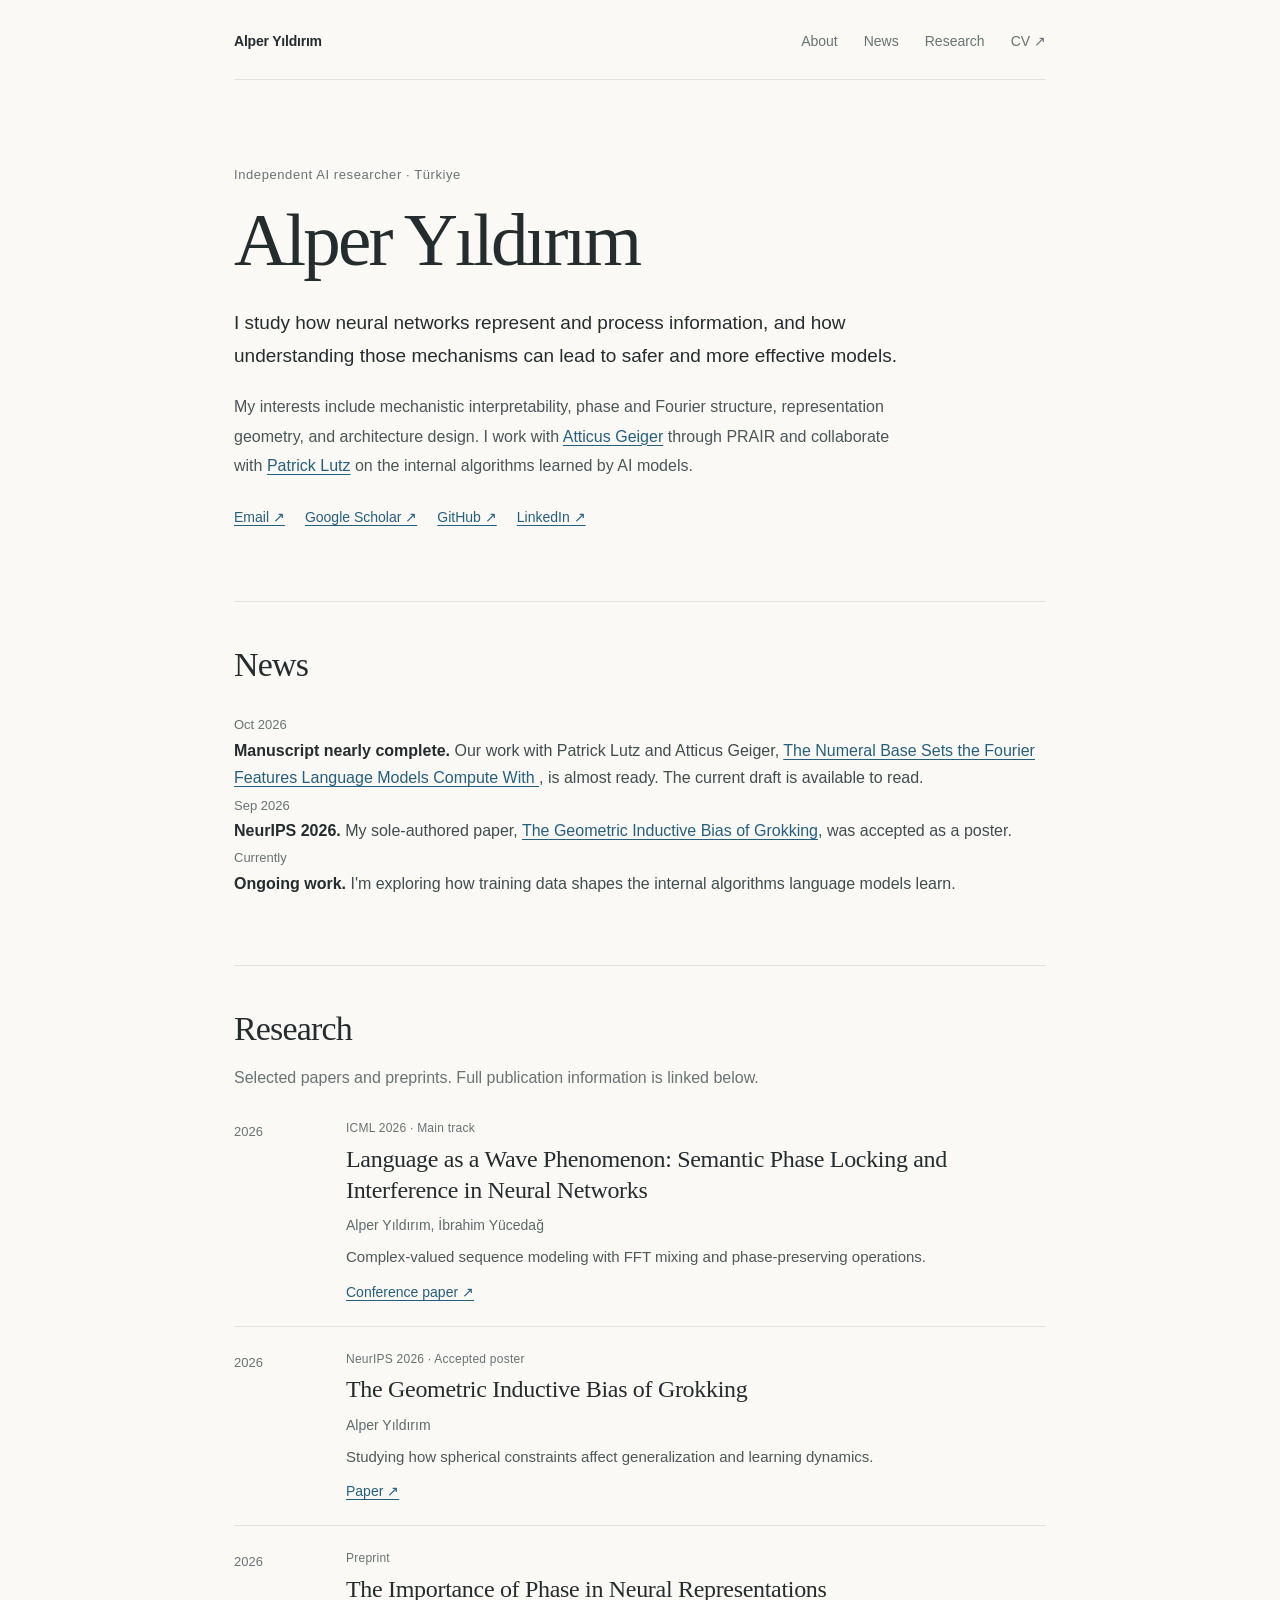
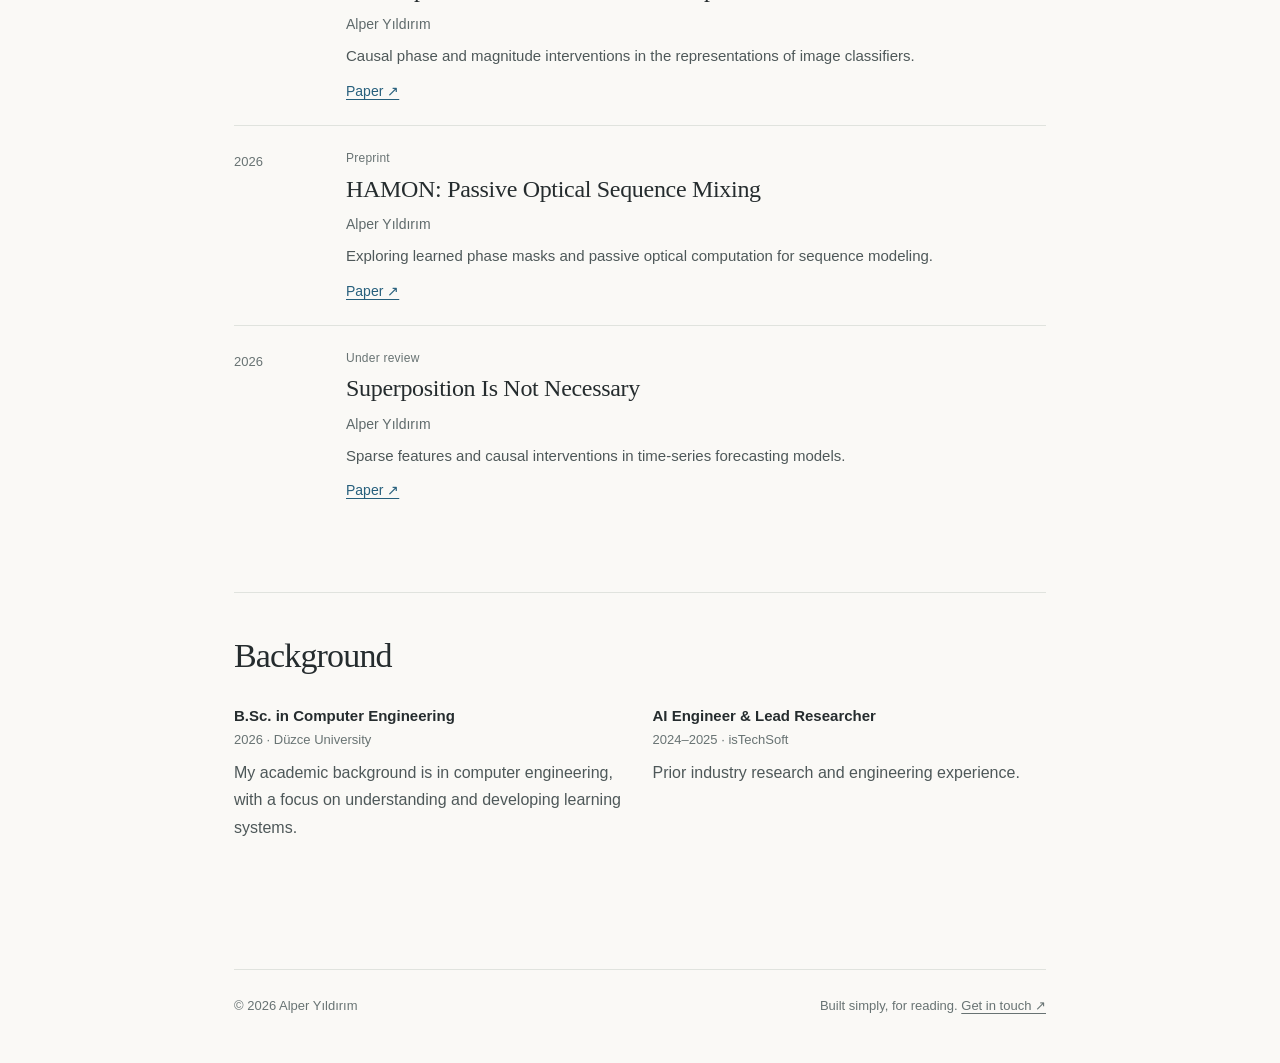
==== commit 705281c4: "Update index.html" ====
--- a/index.html
+++ b/index.html
@@ -63,7 +63,7 @@
     .section { border-top: 1px solid var(--line); padding-top: 43px; margin-bottom: 68px; }
     .section-title { font: 400 34px/1.18 var(--serif); letter-spacing: -0.025em; margin: 0 0 26px; }
     .section-intro { color: var(--muted); margin: -11px 0 26px; }
-    .news-row, .work-row {
+    .-row, .work-row {
       display: grid;
       grid-template-columns: 86px minmax(0,1fr);
       gap: 26px;
@@ -136,6 +136,21 @@
 
       <section id="news" class="section" aria-labelledby="news-title">
         <h2 id="news-title" class="section-title">News</h2>
+        
+        <div class="news-row">
+          <div class="when">
+            <time datetime="2026-10">Oct 2026</time>
+          </div>
+          <p>
+            <strong>Manuscript nearly complete.</strong>
+            Our work with Patrick Lutz and Atticus Geiger,
+            <a href="papers/numeral-base-fourier-features.pdf">
+              The Numeral Base Sets the Fourier Features Language Models Compute With
+            </a>,
+            is almost ready. The current draft is available to read.
+          </p>
+        </div>
+
         <div class="news-row">
           <div class="when"><time datetime="2026-09">Sep 2026</time></div>
           <p><strong>NeurIPS 2026.</strong> My sole-authored paper,
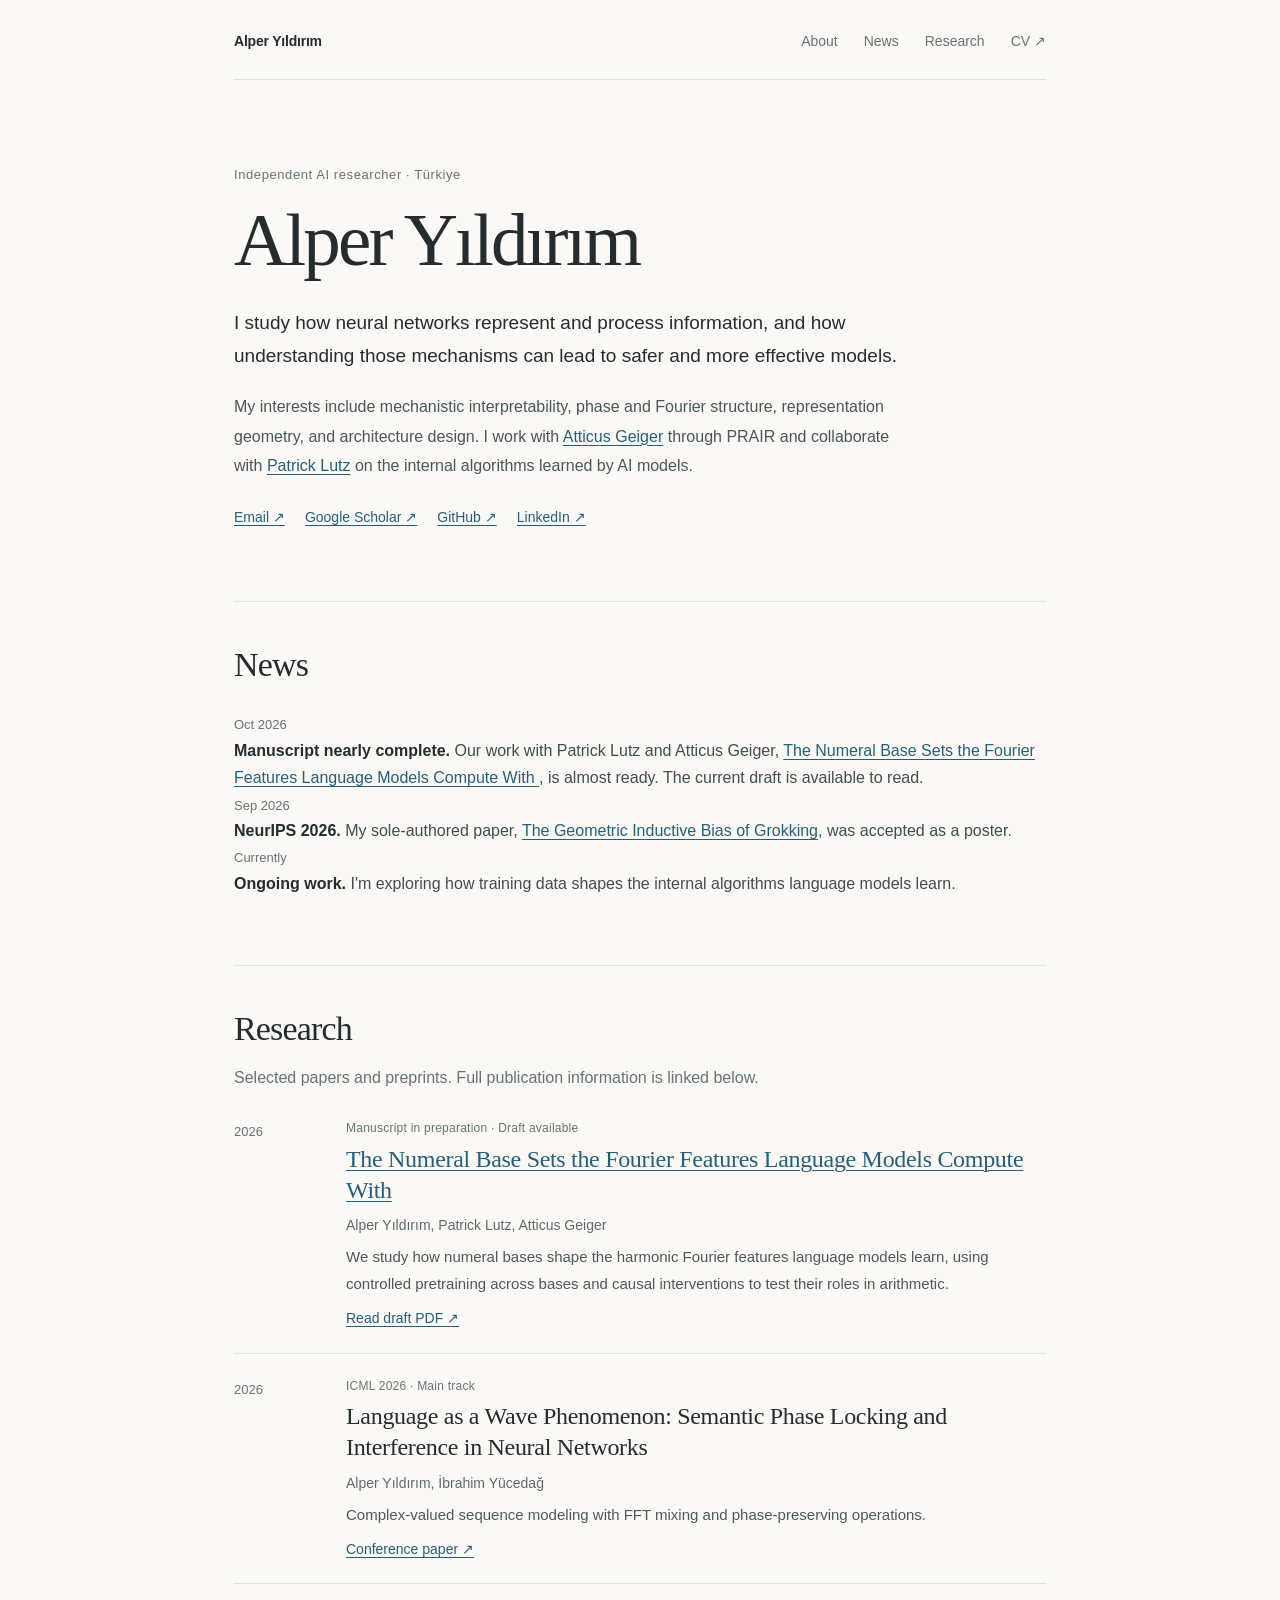
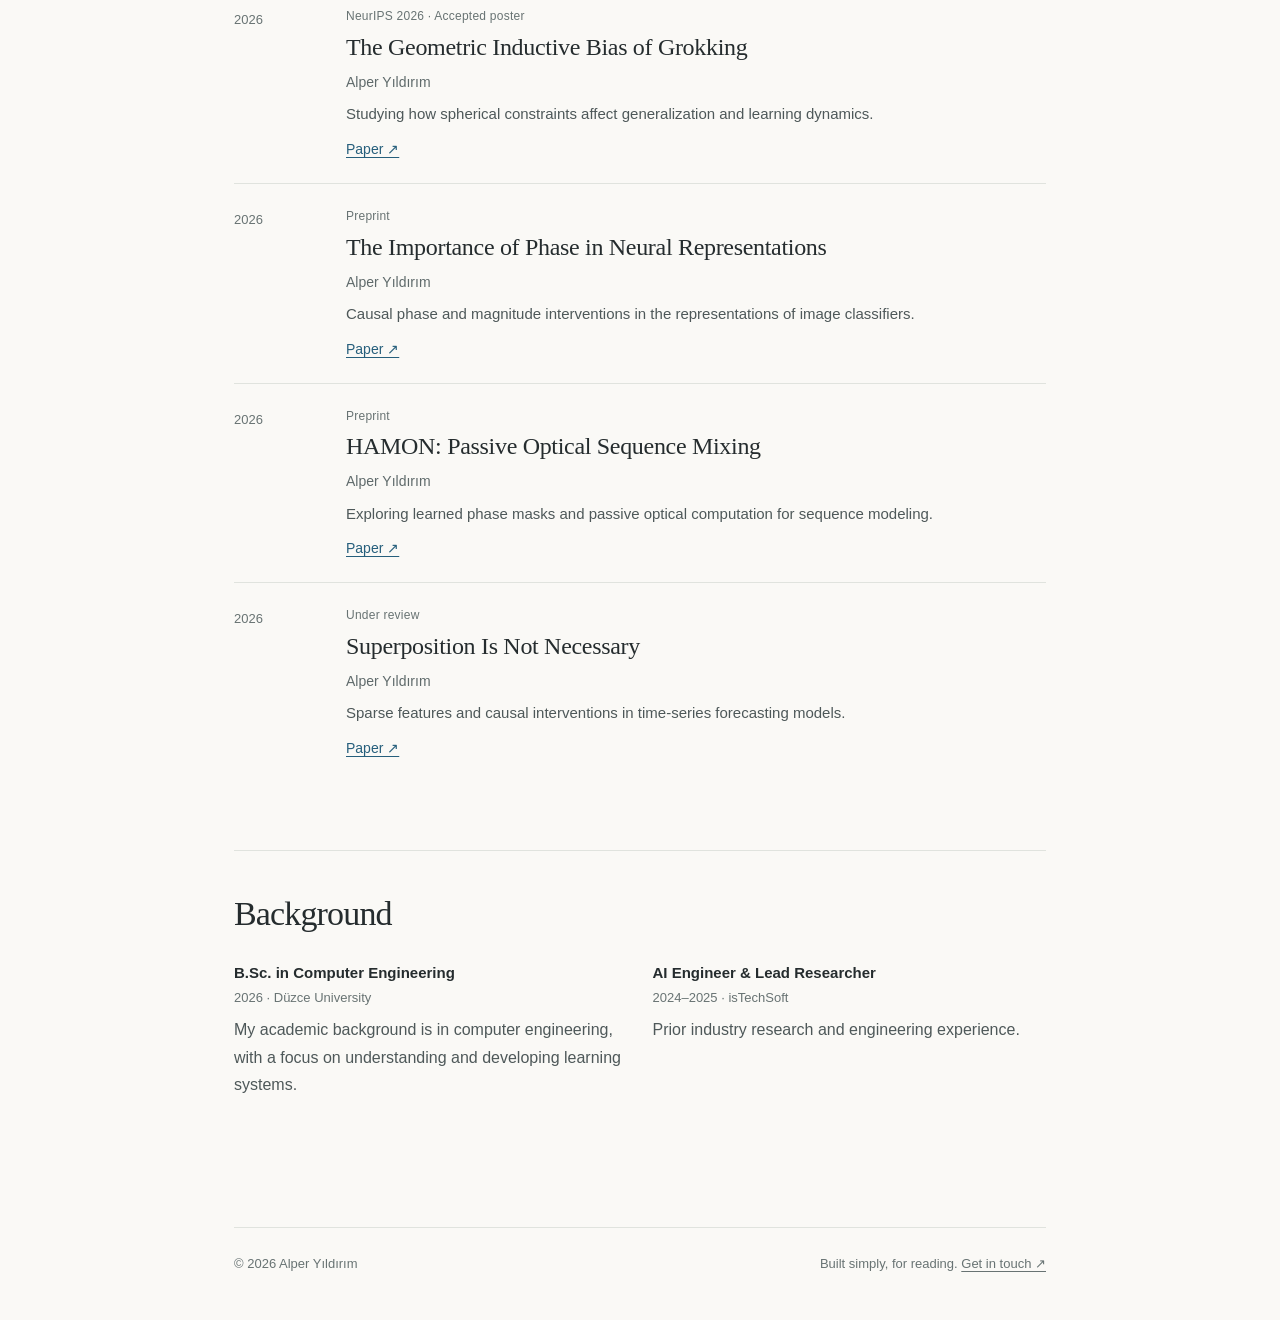
==== commit 2ab5ffdf: "Update index.html" ====
--- a/index.html
+++ b/index.html
@@ -167,6 +167,39 @@
       <section id="research" class="section" aria-labelledby="research-title">
         <h2 id="research-title" class="section-title">Research</h2>
         <p class="section-intro">Selected papers and preprints. Full publication information is linked below.</p>
+        
+        <article class="work-row">
+          <div class="when">2026</div>
+          <div>
+            <p class="work-meta">
+              Manuscript in preparation · Draft available
+            </p>
+        
+            <h3 class="work-title">
+              <a href="papers/numeral-base-fourier-features.pdf">
+                The Numeral Base Sets the Fourier Features Language Models Compute With
+              </a>
+            </h3>
+        
+            <p class="work-authors">
+              Alper Yıldırım, Patrick Lutz, Atticus Geiger
+            </p>
+        
+            <p class="work-summary">
+              We study how numeral bases shape the harmonic
+              Fourier features language models learn, using
+              controlled pretraining across bases and causal
+              interventions to test their roles in arithmetic.
+            </p>
+        
+            <p class="work-links">
+              <a href="papers/numeral-base-fourier-features.pdf">
+                Read draft PDF ↗
+              </a>
+            </p>
+          </div>
+        </article>
+
 
         <article class="work-row">
           <div class="when">2026</div>
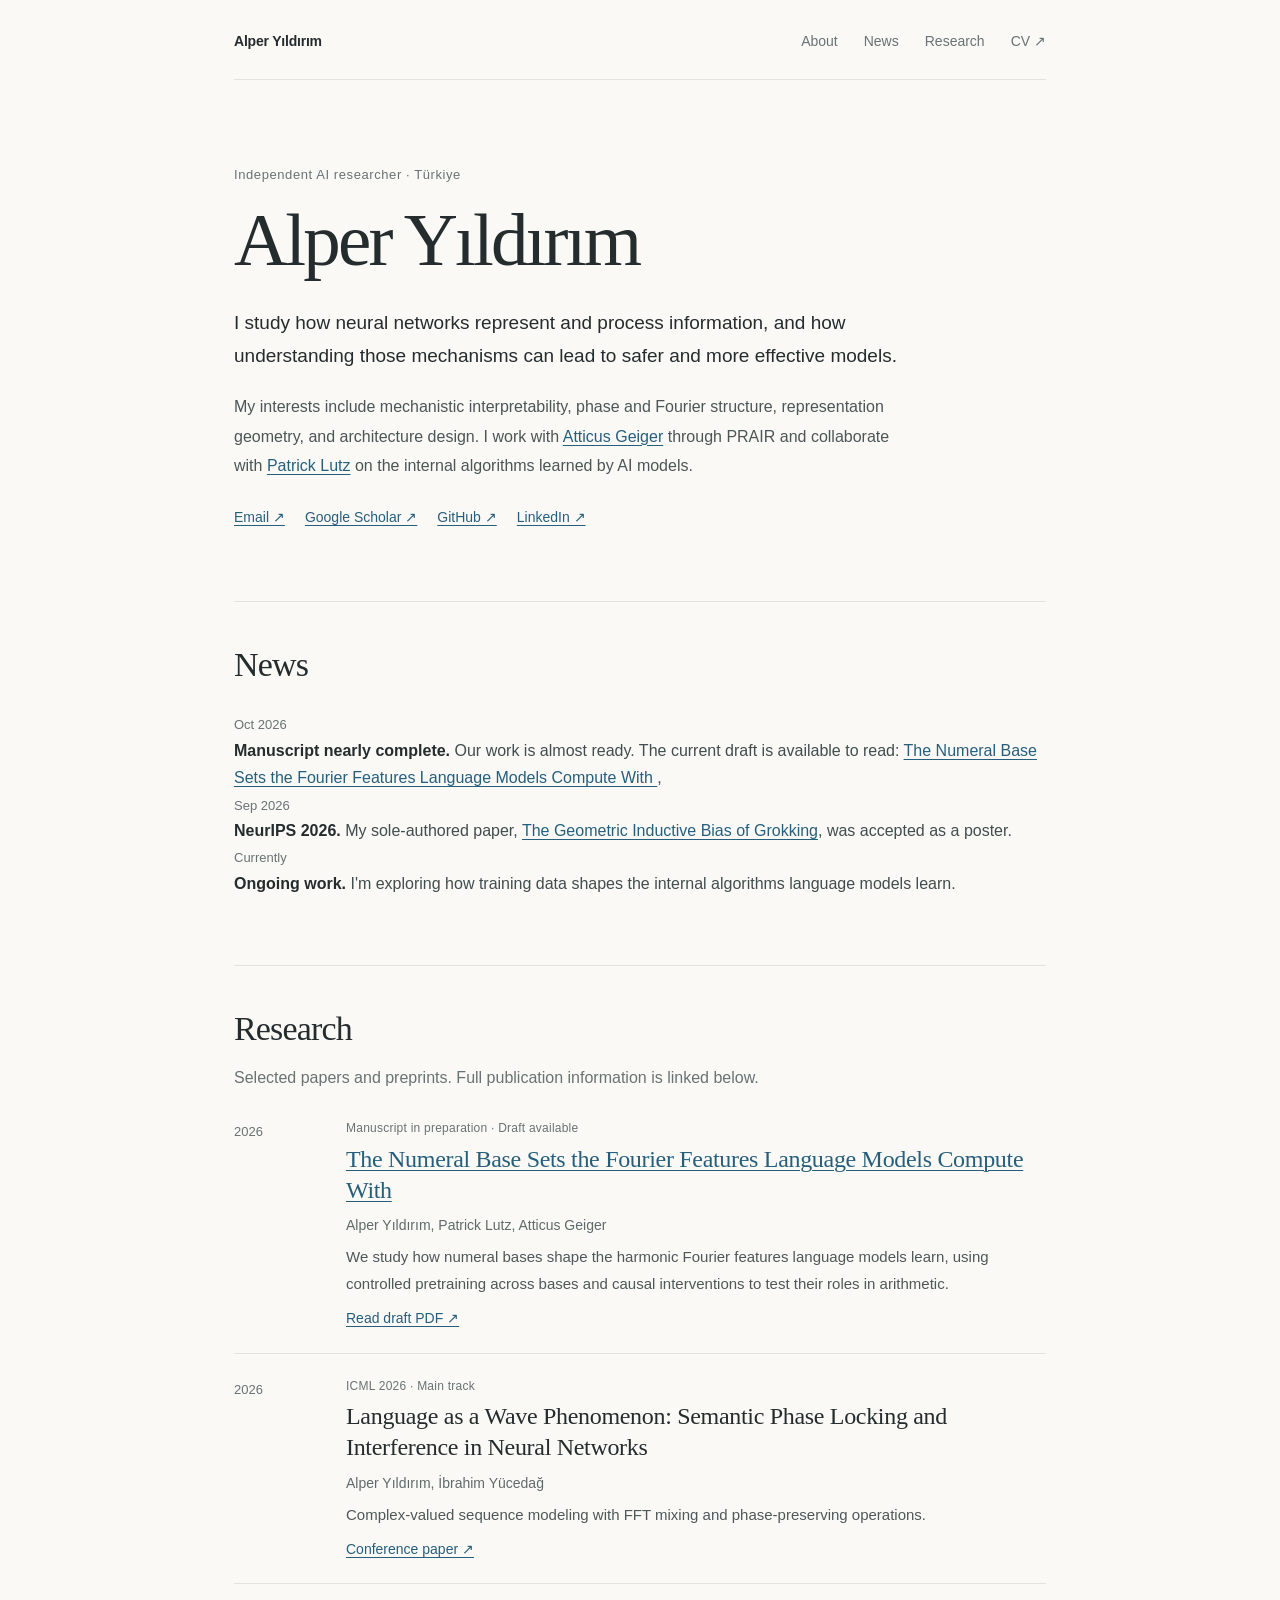
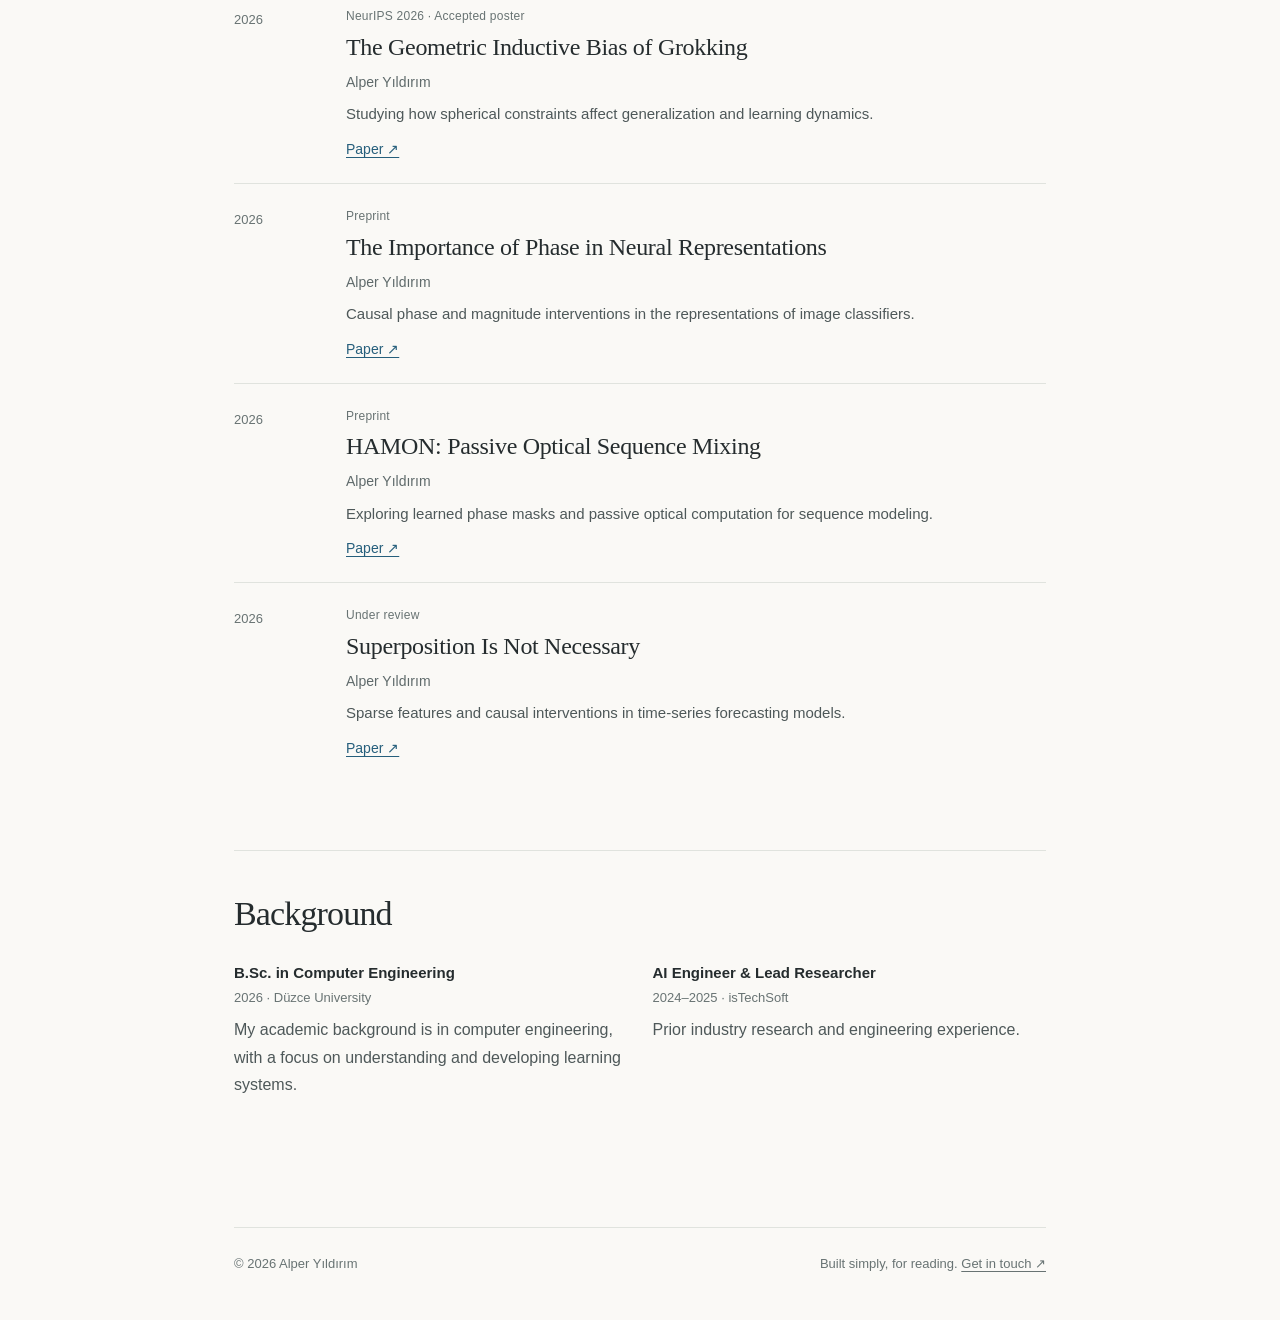
==== commit 6ad57e96: "Update index.html" ====
--- a/index.html
+++ b/index.html
@@ -143,11 +143,11 @@
           </div>
           <p>
             <strong>Manuscript nearly complete.</strong>
-            Our work with Patrick Lutz and Atticus Geiger,
+            Our work is almost ready. The current draft is available to read: 
             <a href="papers/numeral-base-fourier-features.pdf">
               The Numeral Base Sets the Fourier Features Language Models Compute With
             </a>,
-            is almost ready. The current draft is available to read.
+            
           </p>
         </div>
 
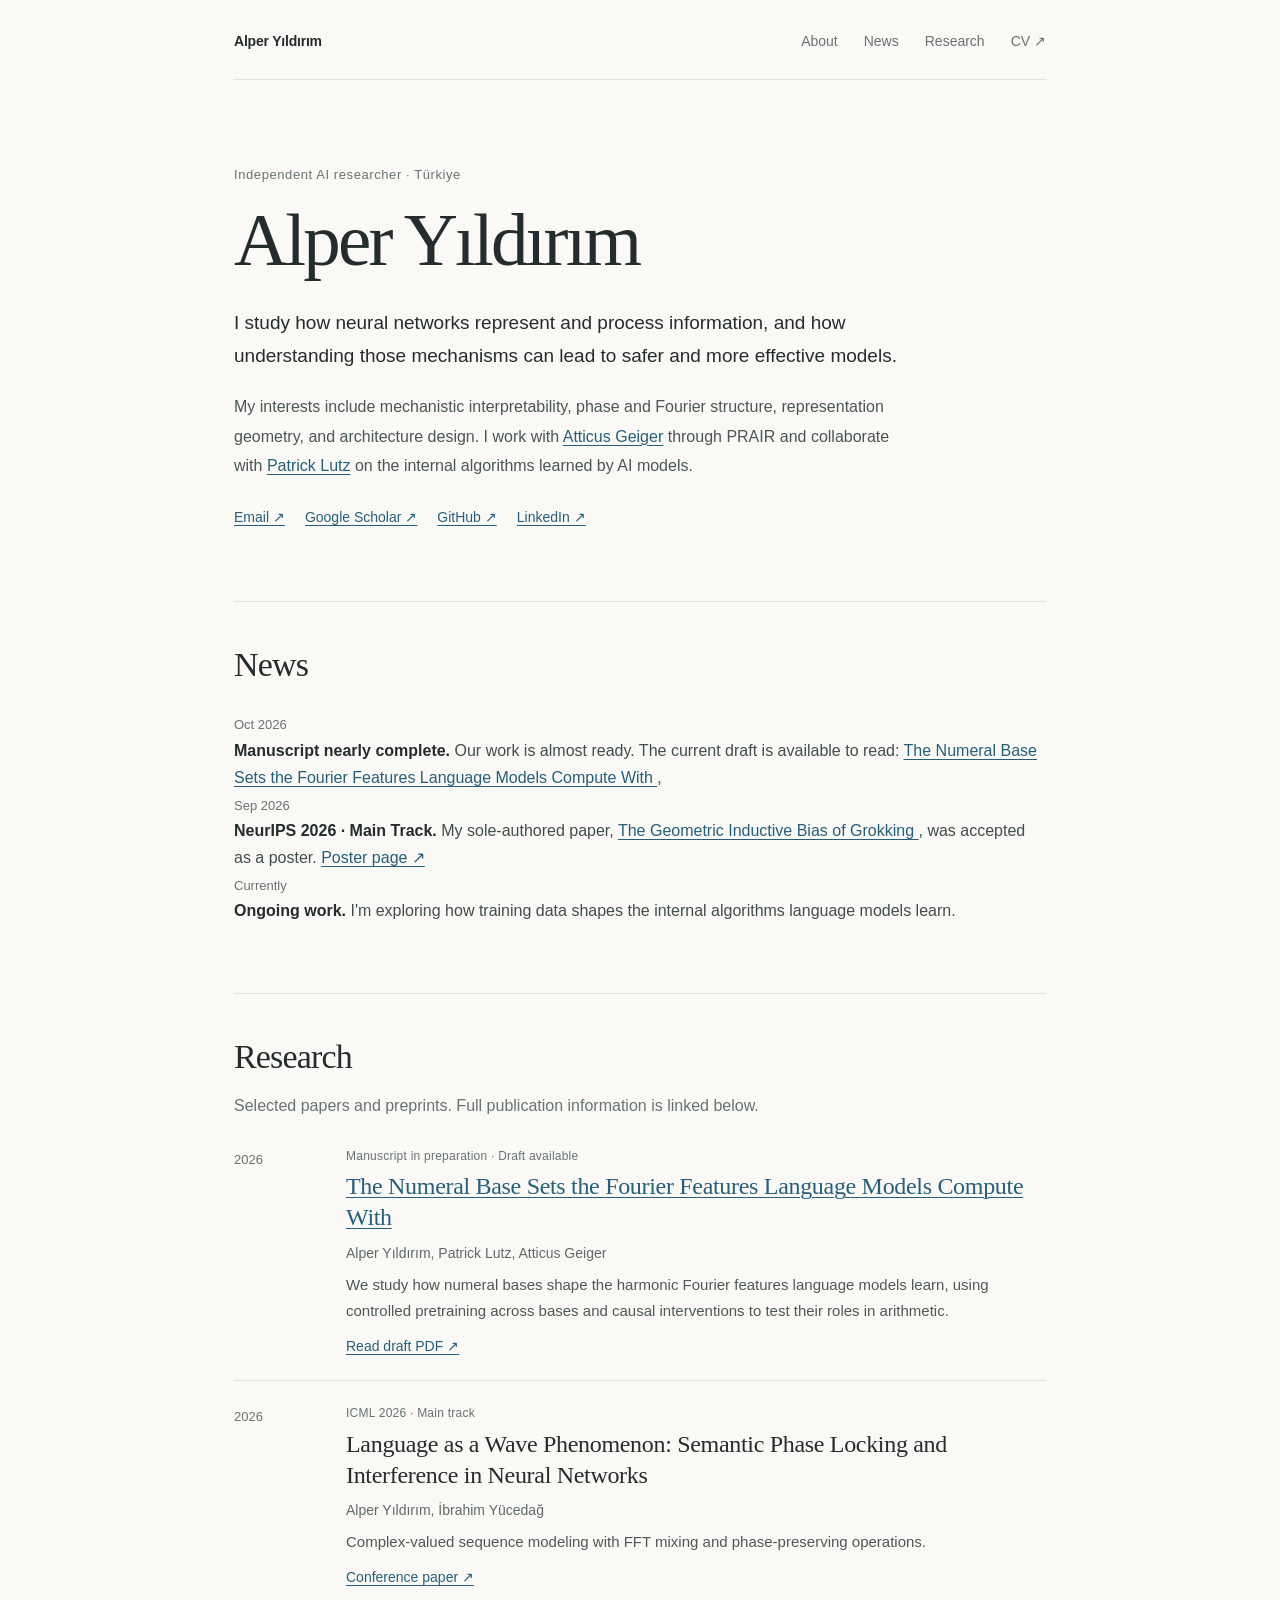
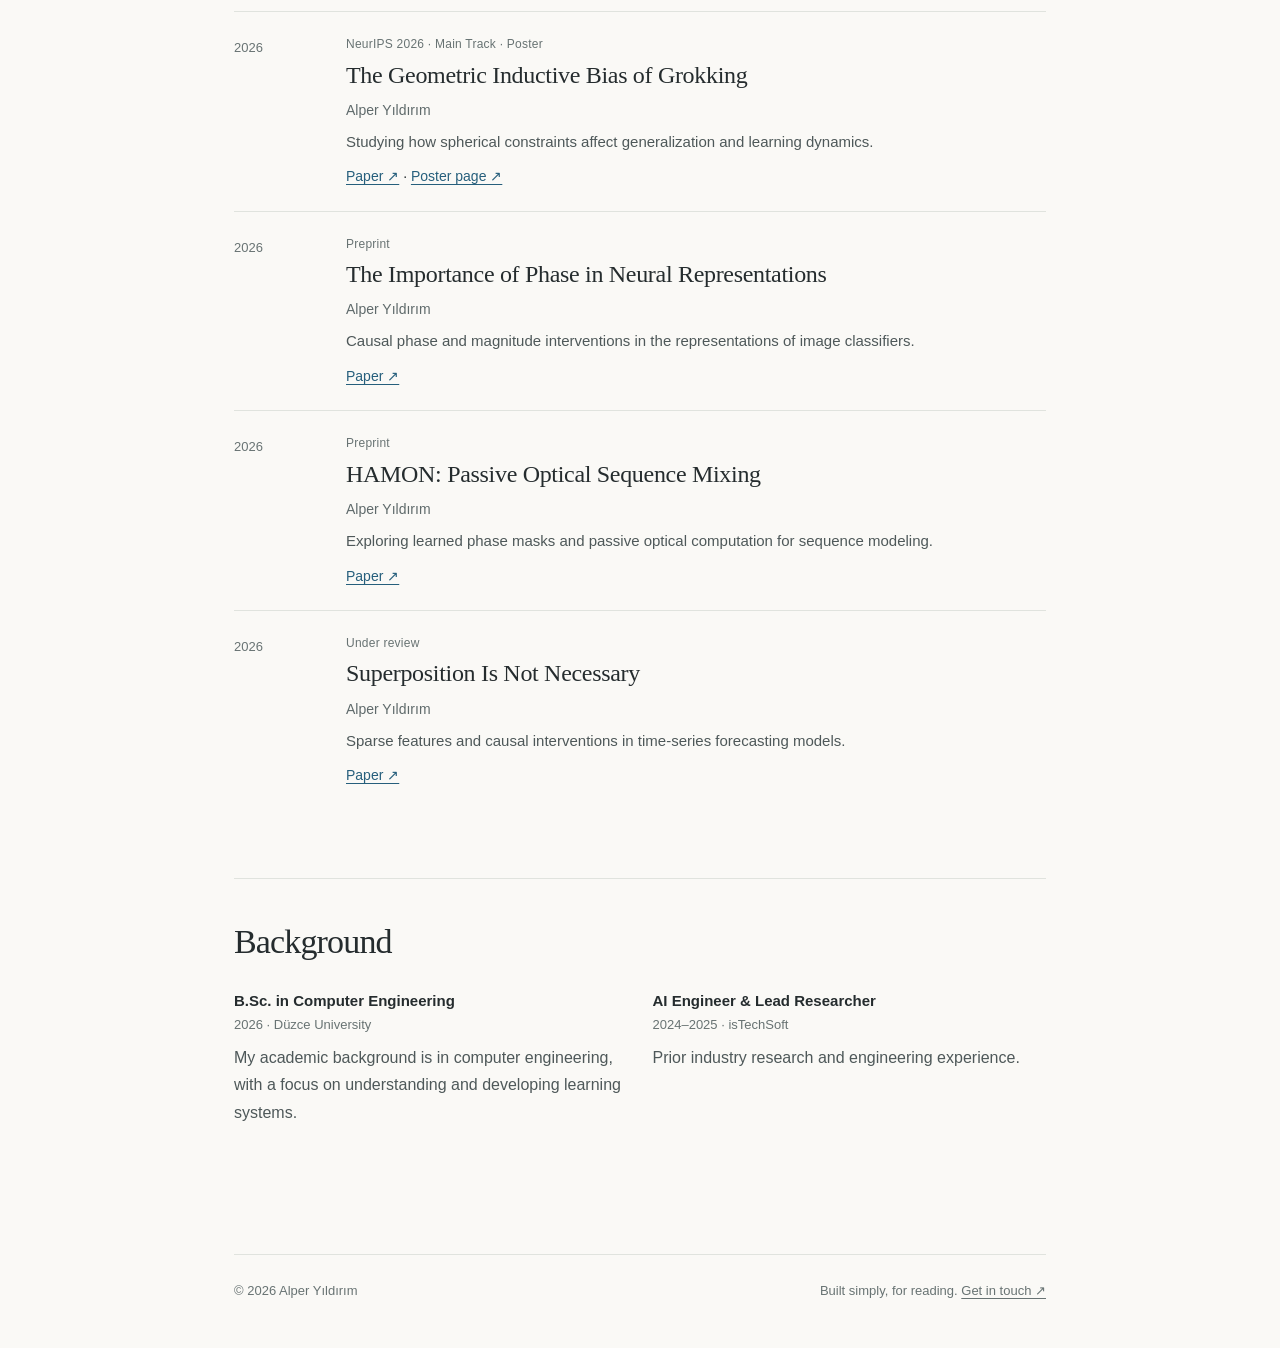
==== commit 37b9055d: "Update index.html" ====
--- a/index.html
+++ b/index.html
@@ -153,9 +153,20 @@
 
         <div class="news-row">
           <div class="when"><time datetime="2026-09">Sep 2026</time></div>
-          <p><strong>NeurIPS 2026.</strong> My sole-authored paper,
-            <a href="https://arxiv.org/abs/2603.05228">The Geometric Inductive Bias of Grokking</a>,
-            was accepted as a poster.</p>
+          
+          <p>
+            <strong>NeurIPS 2026 · Main Track.</strong>
+            My sole-authored paper,
+            <a href="https://arxiv.org/abs/2603.05228">
+              The Geometric Inductive Bias of Grokking
+            </a>,
+            was accepted as a poster.
+            <a href="https://neurips.cc/virtual/2026/loc/paris/poster/150166"
+               target="_blank" rel="noopener noreferrer">
+              Poster page ↗
+            </a>
+          </p>
+
         </div>
         <div class="news-row">
           <div class="when">Currently</div>
@@ -215,11 +226,20 @@
         <article class="work-row">
           <div class="when">2026</div>
           <div>
-            <p class="work-meta">NeurIPS 2026 · Accepted poster</p>
+            <p class="work-meta">NeurIPS 2026 · Main Track · Poster</p>
             <h3 class="work-title">The Geometric Inductive Bias of Grokking</h3>
             <p class="work-authors">Alper Yıldırım</p>
             <p class="work-summary">Studying how spherical constraints affect generalization and learning dynamics.</p>
-            <p class="work-links"><a href="https://arxiv.org/abs/2603.05228">Paper ↗</a></p>
+            
+            <p class="work-links">
+              <a href="https://arxiv.org/abs/2603.05228">Paper ↗</a>
+              ·
+              <a href="https://neurips.cc/virtual/2026/loc/paris/poster/150166"
+                 target="_blank" rel="noopener noreferrer">
+                Poster page ↗
+              </a>
+            </p>
+
           </div>
         </article>
 
